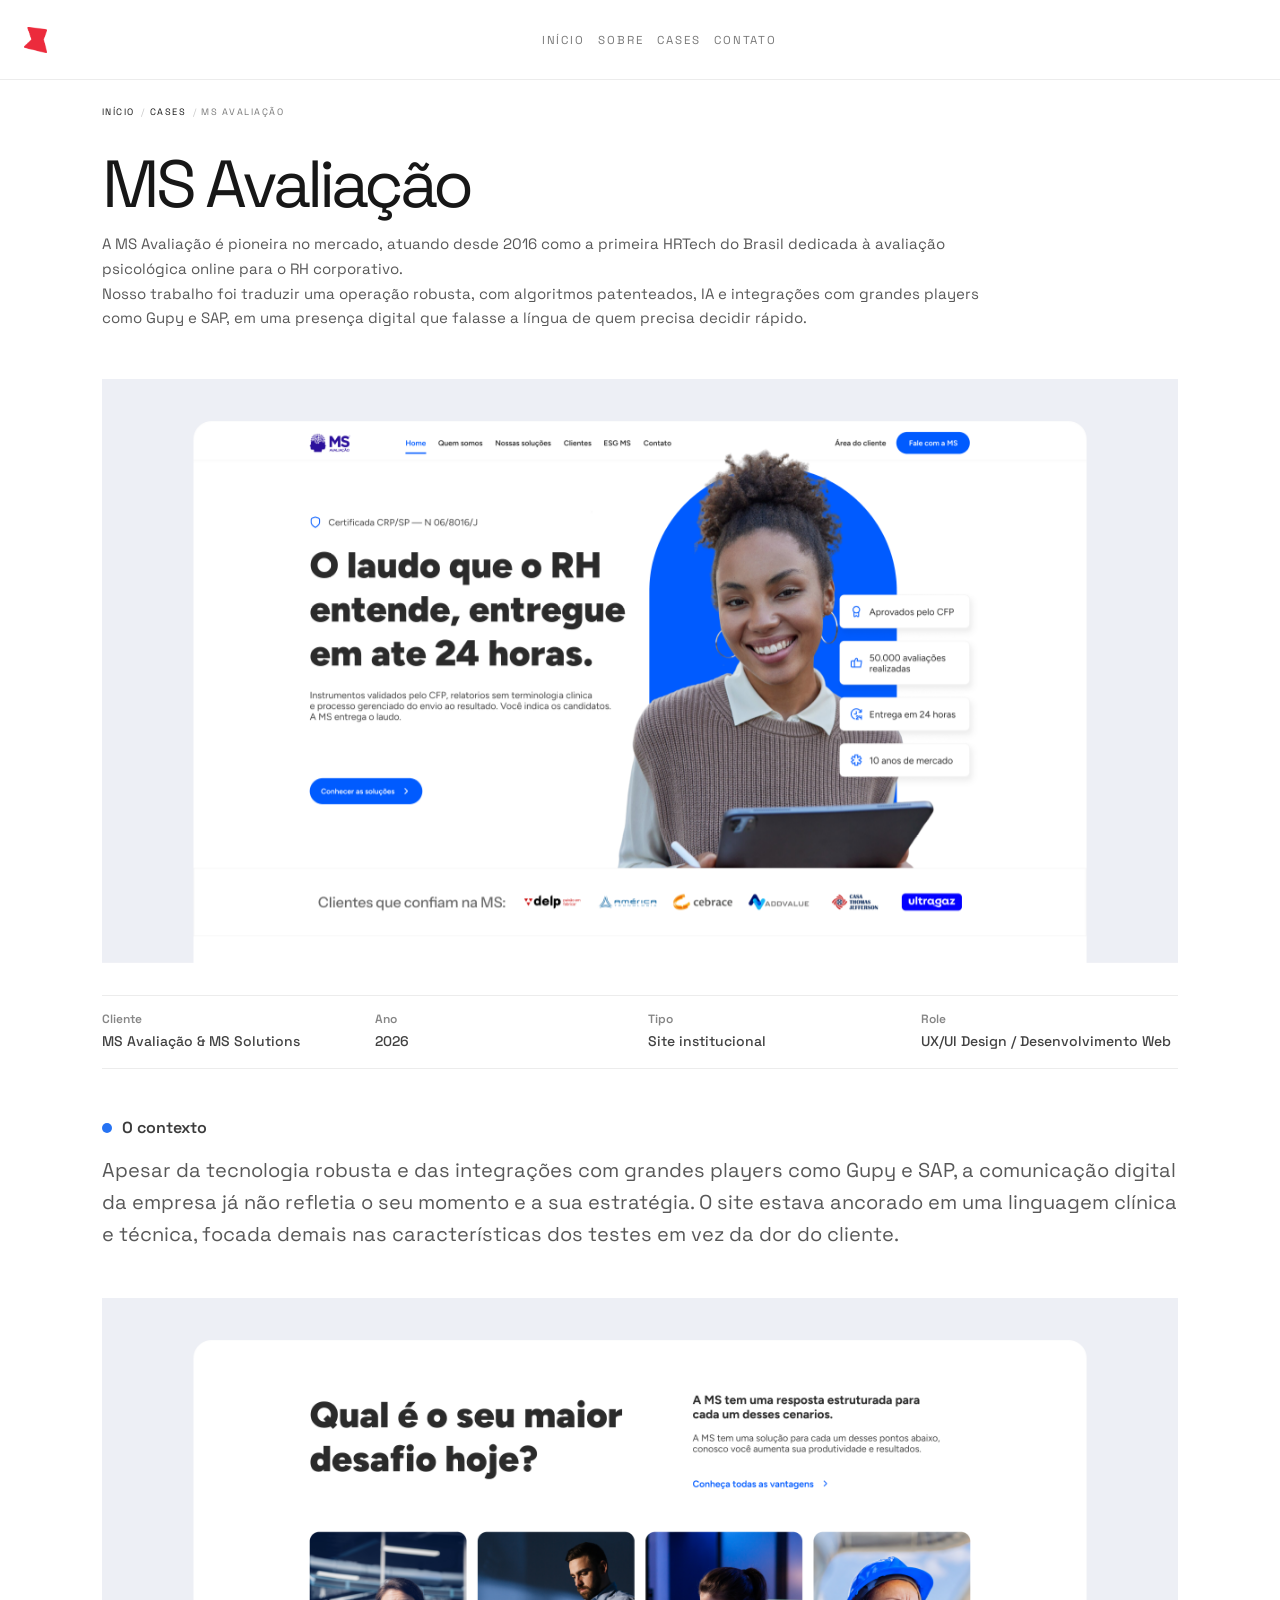
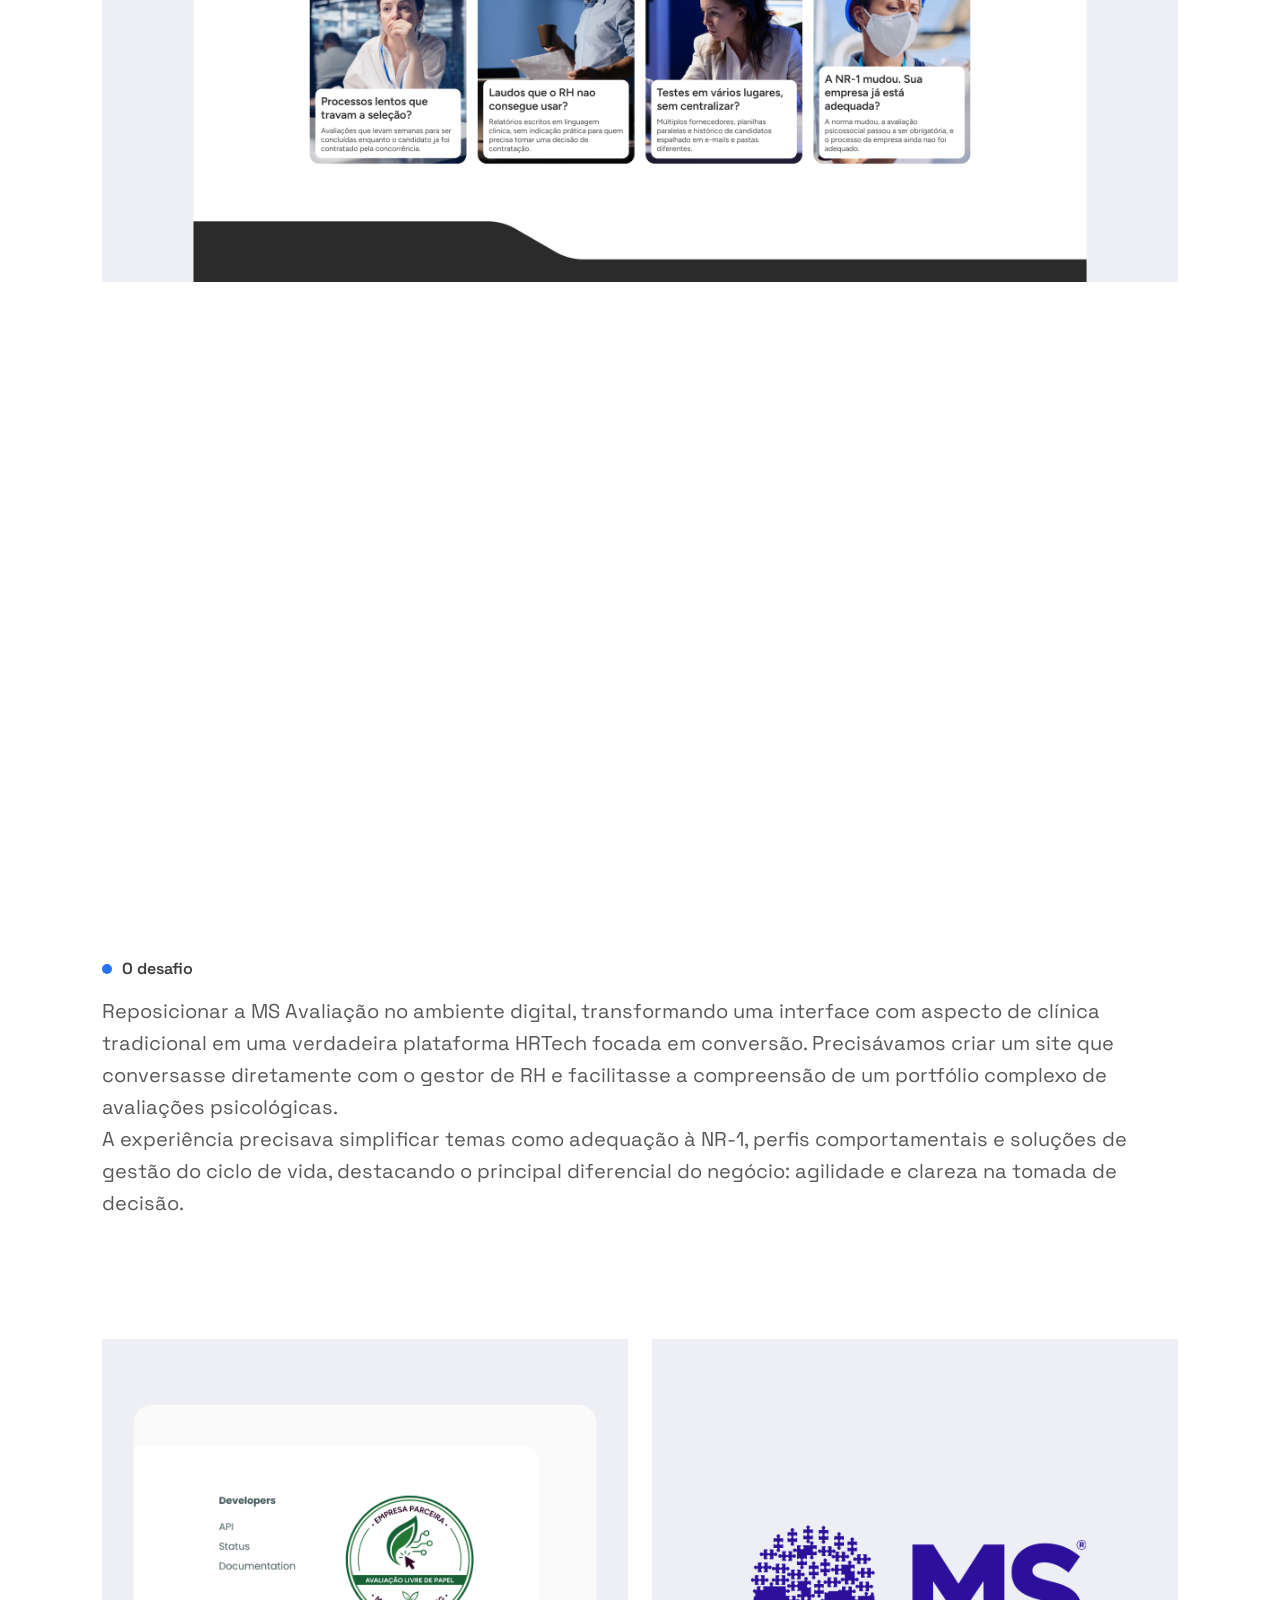
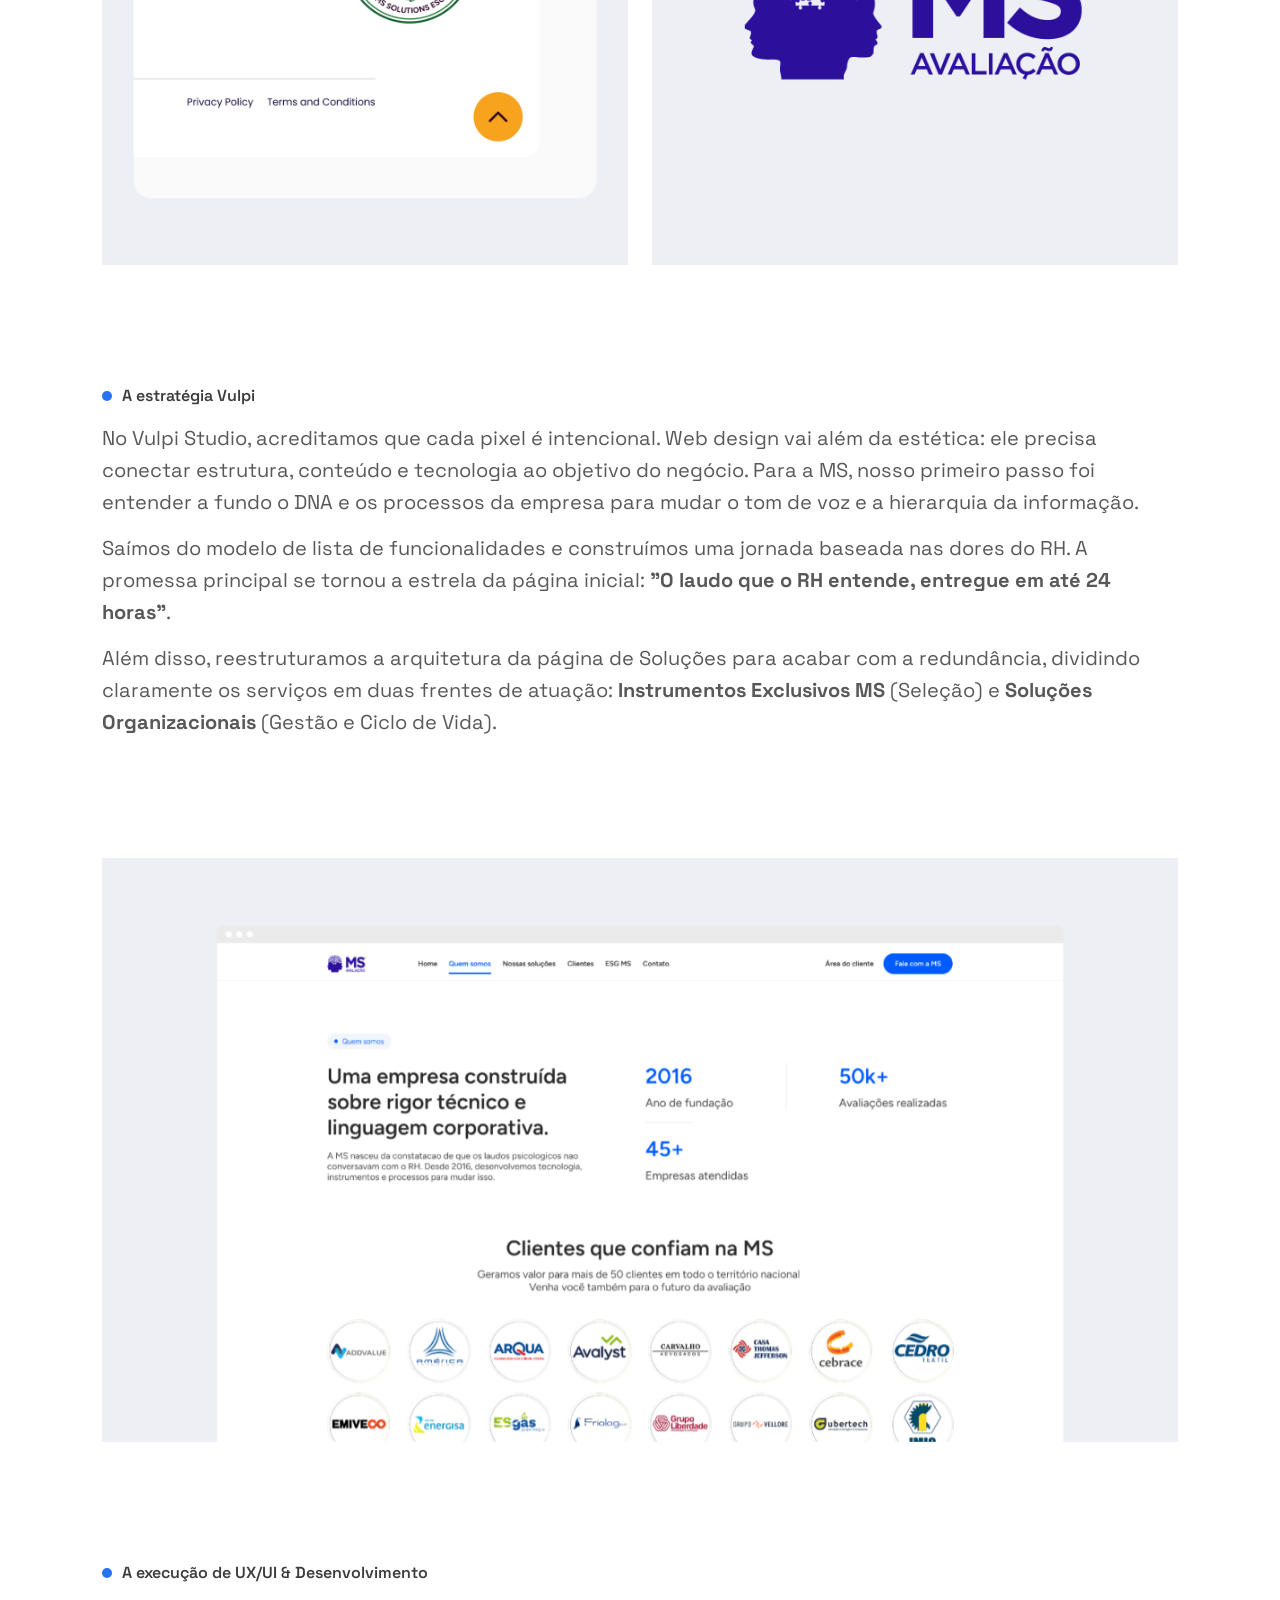
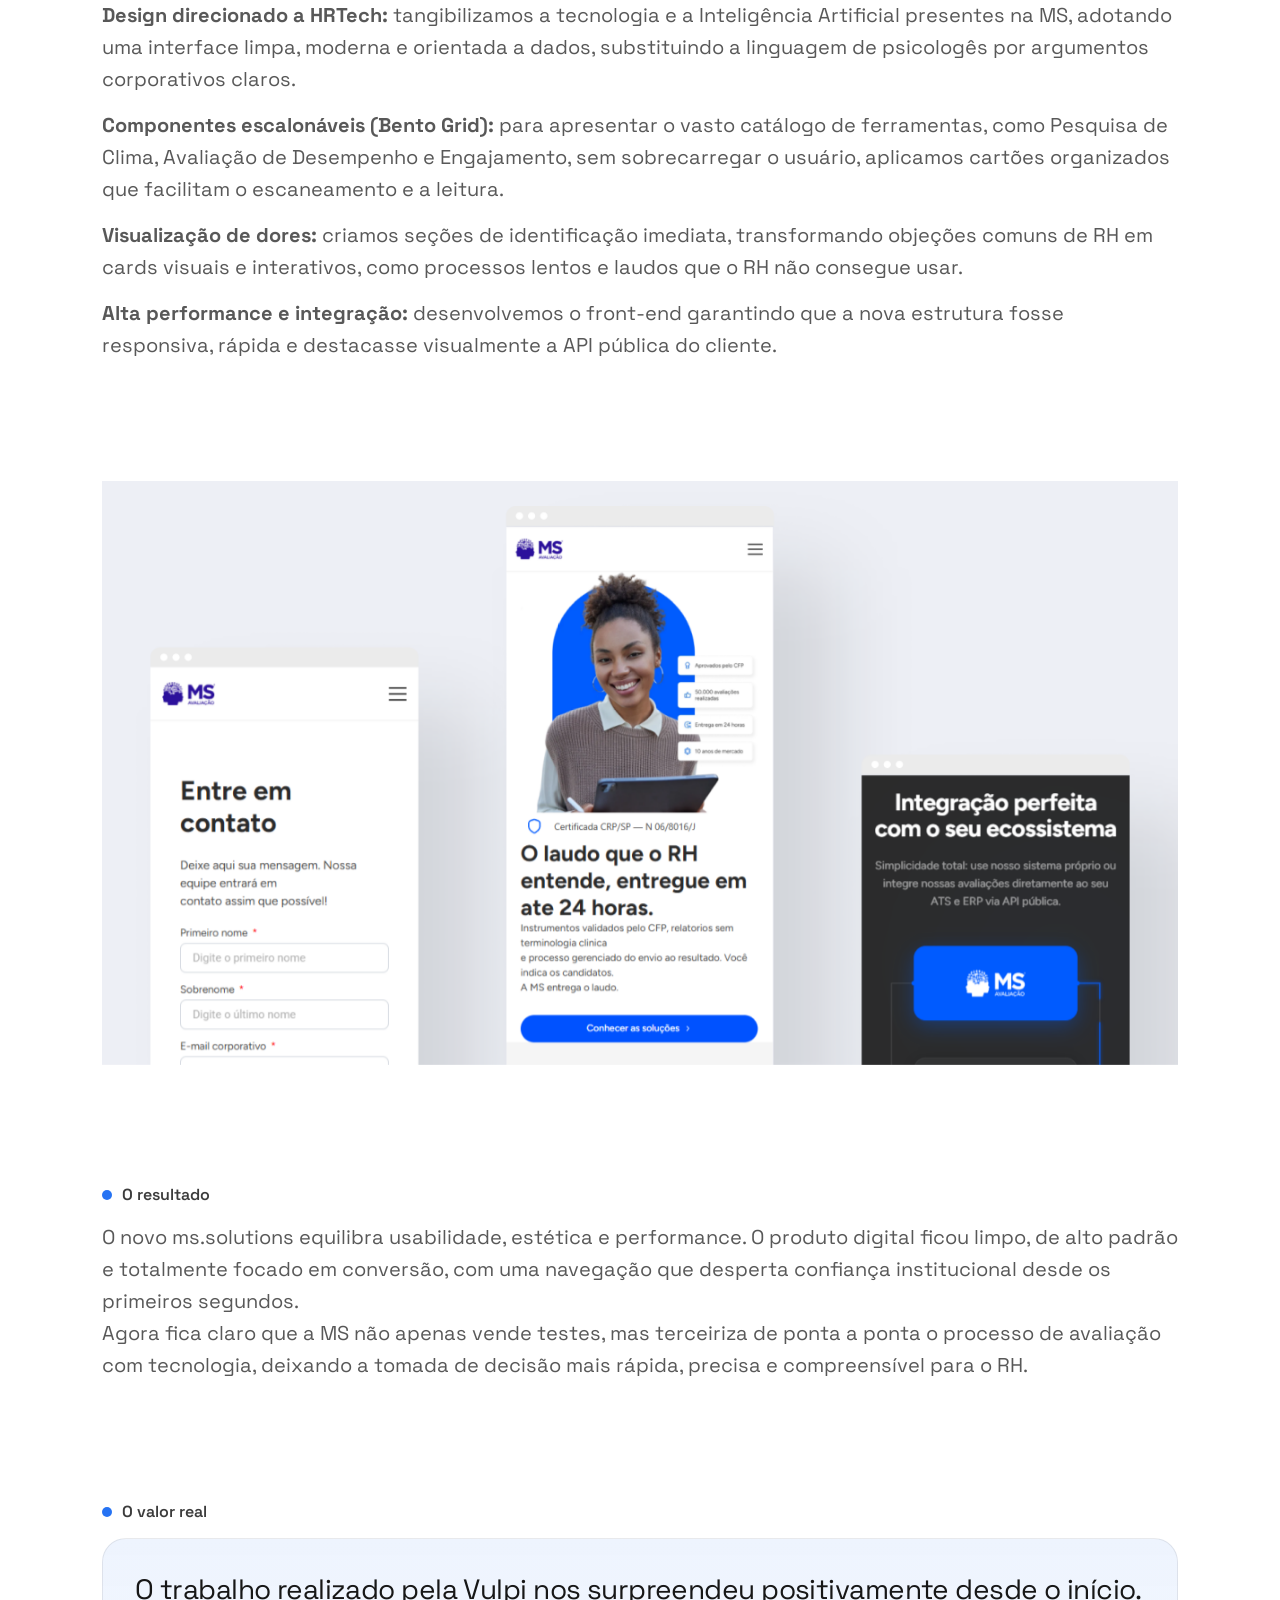
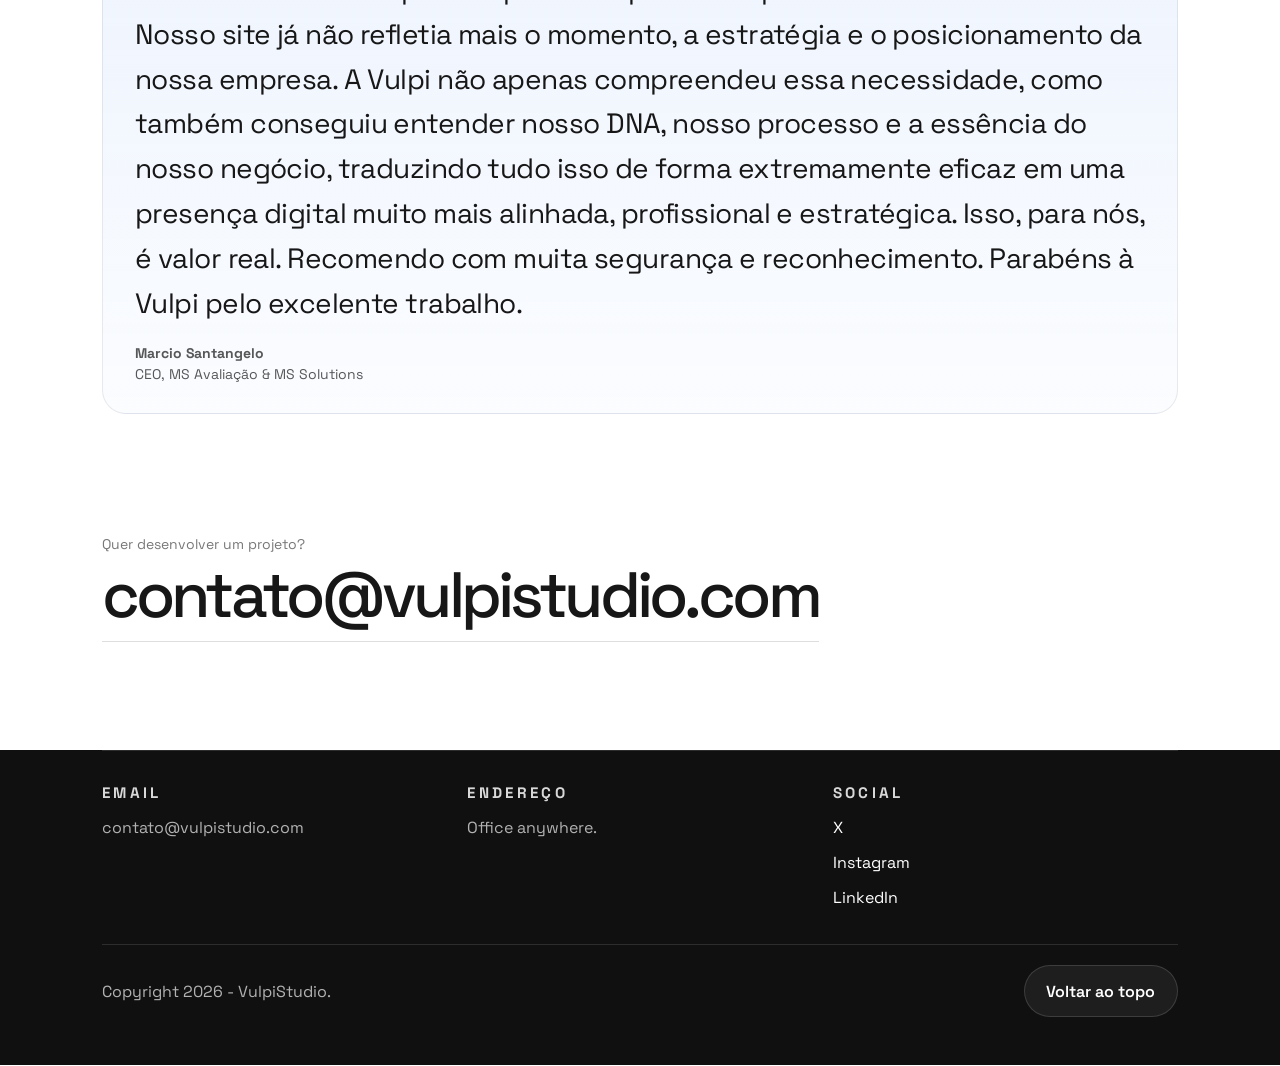
==== work-details/ms-avaliacao.html @ bab046e8 "feat: adiciona case MS Avaliacao" ====
<!DOCTYPE html>
<html lang="pt-BR">
<head>
  <meta charset="UTF-8" />
  <meta name="viewport" content="width=device-width, initial-scale=1.0" />
  <meta
    name="description"
    content="MS Avaliação é um case de site institucional para a primeira HRTech brasileira dedicada à avaliação psicológica online, com foco em clareza, conversão e leitura rápida para o RH."
  />
  <meta name="author" content="Vulpi Studio" />
  <meta
    name="robots"
    content="index,follow,max-image-preview:large,max-snippet:-1,max-video-preview:-1"
  />
  <meta name="theme-color" content="#ffffff" />
  <link rel="canonical" href="./ms-avaliacao.html" />
  <link rel="icon" type="image/png" href="../images/logo.png" />
  <link rel="apple-touch-icon" href="../images/logo.png" />
  <meta property="og:site_name" content="Vulpi Studio" />
  <meta property="og:type" content="article" />
  <meta property="og:locale" content="pt_BR" />
  <meta
    property="og:title"
    content="MS Avaliação | HRTech de avaliação psicológica com foco em conversão | Vulpi Studio"
  />
  <meta
    property="og:description"
    content="MS Avaliação é um case de site institucional para a primeira HRTech brasileira dedicada à avaliação psicológica online, com foco em clareza, conversão e leitura rápida para o RH."
  />
  <meta property="og:url" content="./ms-avaliacao.html" />
  <meta property="og:image" content="./ms-avaliacao-images/case01.png" />
  <meta
    property="og:image:alt"
    content="Placeholder do case MS Avaliação."
  />
  <meta name="twitter:card" content="summary_large_image" />
  <meta
    name="twitter:title"
    content="MS Avaliação | HRTech de avaliação psicológica com foco em conversão | Vulpi Studio"
  />
  <meta
    name="twitter:description"
    content="MS Avaliação é um case de site institucional para a primeira HRTech brasileira dedicada à avaliação psicológica online, com foco em clareza, conversão e leitura rápida para o RH."
  />
  <meta name="twitter:image" content="./ms-avaliacao-images/case01.png" />
  <meta
    name="twitter:image:alt"
    content="Placeholder do case MS Avaliação."
  />
  <title>MS Avaliação | HRTech de avaliação psicológica com foco em conversão | Vulpi Studio</title>
  <script>
    document.documentElement.classList.add("js");
  </script>
  <link rel="preconnect" href="https://fonts.googleapis.com" />
  <link rel="preconnect" href="https://fonts.gstatic.com" crossorigin />
  <link
    href="https://fonts.googleapis.com/css2?family=Space+Grotesk:wght@300;400;500;600;700&display=swap"
    rel="stylesheet"
  />
  <link rel="stylesheet" href="./case.css" />
</head>
<body class="case-ms-avaliacao" data-page="case" data-case-name="MS Avaliação" data-case-heading="HRTech de avaliação psicológica com foco em conversão">
  <header class="navbar" data-reveal>
    <a class="brand" href="../index.html#home" aria-label="Início da Vulpi Studio">
      <img src="../images/logo.png" alt="Vulpi Studio" width="152" height="44" />
    </a>

    <nav class="nav-menu" aria-label="Navegação principal">
      <a href="../index.html#home">Início</a>
      <a href="../index.html#about">Sobre</a>
      <a href="../index.html#works">Cases</a>
      <a href="../index.html#contact">Contato</a>
    </nav>
  </header>

  <div class="detail-topbar" data-reveal>
    <nav class="detail-breadcrumb" aria-label="Caminho de navegação">
      <ol>
        <li><a href="../index.html#home">Início</a></li>
        <li><a href="../index.html#works">Cases</a></li>
        <li aria-current="page" data-case-breadcrumb>MS Avaliação</li>
      </ol>
    </nav>
  </div>

  <main class="case-page" id="top">
    <article aria-labelledby="case-title">
      <section class="case-hero section-space">
        <div class="hero-copy-grid">
          <div class="hero-copy reveal">
            <span class="visually-hidden" aria-hidden="true" data-case-title>HRTech de avaliação psicológica com foco em conversão</span>
            <h1 id="case-title">MS Avaliação</h1>
            <div class="hero-description">
              <p>
                A MS Avaliação é pioneira no mercado, atuando desde 2016 como a primeira HRTech do Brasil dedicada à avaliação psicológica online para o RH corporativo.
              </p>
              <p>
                Nosso trabalho foi traduzir uma operação robusta, com algoritmos patenteados, IA e integrações com grandes players como Gupy e SAP, em uma presença digital que falasse a língua de quem precisa decidir rápido.
              </p>
            </div>
          </div>
        </div>
      </section>

      <div class="reveal case-first-image">
        <img
          src="./ms-avaliacao-images/case01.png"
          alt="Capa do case MS Avaliação."
          loading="lazy"
          decoding="async"
          class="media-load"
        />
      </div>

      <dl class="case-info-row reveal" aria-label="Informações do projeto">
        <div class="case-info-item">
          <dt>Cliente</dt>
          <dd>MS Avaliação &amp; MS Solutions</dd>
        </div>

        <div class="case-info-item">
          <dt>Ano</dt>
          <dd>2026</dd>
        </div>

        <div class="case-info-item">
          <dt>Tipo</dt>
          <dd>Site institucional</dd>
        </div>

        <div class="case-info-item">
          <dt>Role</dt>
          <dd>UX/UI Design / Desenvolvimento Web</dd>
        </div>
      </dl>

      <section class="case-challenge reveal" aria-labelledby="contexto-title">
        <h2 id="contexto-title" class="section-label">O contexto</h2>
        <div class="case-challenge-copy">
          <p>
            Apesar da tecnologia robusta e das integrações com grandes players como Gupy e SAP, a comunicação digital da empresa já não refletia o seu momento e a sua estratégia. O site estava ancorado em uma linguagem clínica e técnica, focada demais nas características dos testes em vez da dor do cliente.
          </p>
        </div>
      </section>

      <section class="case-image-section reveal" aria-label="Galeria de imagens do projeto">
        <figure class="case-image-main">
          <img
            src="./ms-avaliacao-images/case02.png"
            alt="Tela principal da seção de imagens do case MS Avaliação."
            loading="lazy"
            decoding="async"
            class="media-load"
          />
        </figure>

        <div class="case-image-grid">
          <figure class="case-image-card">
            <img
              src="./ms-avaliacao-images/case03.png"
              alt="Detalhe complementar da seção de imagens do case MS Avaliação."
              loading="lazy"
              decoding="async"
              class="media-load"
            />
          </figure>

          <figure class="case-image-card">
            <img
              src="./ms-avaliacao-images/case04.png"
              alt="Outra variação da seção de imagens do case MS Avaliação."
              loading="lazy"
              decoding="async"
              class="media-load"
            />
          </figure>
        </div>
      </section>

      <section class="case-challenge reveal" aria-labelledby="desafio-title">
        <h2 id="desafio-title" class="section-label">O desafio</h2>
        <div class="case-challenge-copy">
          <p>
            Reposicionar a MS Avaliação no ambiente digital, transformando uma interface com aspecto de clínica tradicional em uma verdadeira plataforma HRTech focada em conversão. Precisávamos criar um site que conversasse diretamente com o gestor de RH e facilitasse a compreensão de um portfólio complexo de avaliações psicológicas.
          </p>

          <p>
            A experiência precisava simplificar temas como adequação à NR-1, perfis comportamentais e soluções de gestão do ciclo de vida, destacando o principal diferencial do negócio: agilidade e clareza na tomada de decisão.
          </p>
        </div>
      </section>

      <section class="case-image-pair reveal" aria-label="Galeria de apoio do projeto">
        <div class="case-image-grid">
          <figure class="case-image-card">
            <img
              src="./ms-avaliacao-images/case05.png"
              alt="Interface desenvolvida para a MS Avaliação."
              loading="lazy"
              decoding="async"
              class="media-load"
            />
          </figure>

          <figure class="case-image-card">
            <img
              src="./ms-avaliacao-images/case06.png"
              alt="Detalhe da experiência digital da MS Avaliação."
              loading="lazy"
              decoding="async"
              class="media-load"
            />
          </figure>
        </div>
      </section>

      <section class="case-hypothesis reveal" aria-labelledby="estrategia-title">
        <h2 id="estrategia-title" class="section-label">A estratégia Vulpi</h2>
        <div class="case-hypothesis-copy">
          <p>
            No Vulpi Studio, acreditamos que cada pixel é intencional. Web design vai além da estética: ele precisa conectar estrutura, conteúdo e tecnologia ao objetivo do negócio. Para a MS, nosso primeiro passo foi entender a fundo o DNA e os processos da empresa para mudar o tom de voz e a hierarquia da informação.
          </p>

          <p>
            Saímos do modelo de lista de funcionalidades e construímos uma jornada baseada nas dores do RH. A promessa principal se tornou a estrela da página inicial: <strong>"O laudo que o RH entende, entregue em até 24 horas"</strong>.
          </p>

          <p>
            Além disso, reestruturamos a arquitetura da página de Soluções para acabar com a redundância, dividindo claramente os serviços em duas frentes de atuação: <strong>Instrumentos Exclusivos MS</strong> (Seleção) e <strong>Soluções Organizacionais</strong> (Gestão e Ciclo de Vida).
          </p>
        </div>
      </section>

      <section class="case-implementation-media reveal" aria-label="Imagem da execução">
        <figure class="case-implementation-image">
          <img
            src="./ms-avaliacao-images/case07.png"
            alt="Execução de UX/UI do novo site da MS Avaliação."
            loading="lazy"
            decoding="async"
            class="media-load"
          />
        </figure>
      </section>

      <section class="case-implementation reveal" aria-labelledby="execucao-title">
        <h2 id="execucao-title" class="section-label">A execução de UX/UI &amp; Desenvolvimento</h2>
        <div class="case-implementation-copy">
          <p>
            <strong>Design direcionado a HRTech:</strong> tangibilizamos a tecnologia e a Inteligência Artificial presentes na MS, adotando uma interface limpa, moderna e orientada a dados, substituindo a linguagem de psicologês por argumentos corporativos claros.
          </p>

          <p>
            <strong>Componentes escalonáveis (Bento Grid):</strong> para apresentar o vasto catálogo de ferramentas, como Pesquisa de Clima, Avaliação de Desempenho e Engajamento, sem sobrecarregar o usuário, aplicamos cartões organizados que facilitam o escaneamento e a leitura.
          </p>

          <p>
            <strong>Visualização de dores:</strong> criamos seções de identificação imediata, transformando objeções comuns de RH em cards visuais e interativos, como processos lentos e laudos que o RH não consegue usar.
          </p>

          <p>
            <strong>Alta performance e integração:</strong> desenvolvemos o front-end garantindo que a nova estrutura fosse responsiva, rápida e destacasse visualmente a API pública do cliente.
          </p>
        </div>
      </section>

      <section class="case-results-media reveal" aria-label="Imagem dos resultados">
        <figure class="case-results-image">
          <img
            src="./ms-avaliacao-images/case08.png"
            alt="Resultado final do novo site da MS Avaliação."
            loading="lazy"
            decoding="async"
            class="media-load"
          />
        </figure>
      </section>

      <section class="case-results reveal" aria-labelledby="resultado-title">
        <h2 id="resultado-title" class="section-label">O resultado</h2>
        <div class="case-results-copy">
          <p>
            O novo ms.solutions equilibra usabilidade, estética e performance. O produto digital ficou limpo, de alto padrão e totalmente focado em conversão, com uma navegação que desperta confiança institucional desde os primeiros segundos.
          </p>

          <p>
            Agora fica claro que a MS não apenas vende testes, mas terceiriza de ponta a ponta o processo de avaliação com tecnologia, deixando a tomada de decisão mais rápida, precisa e compreensível para o RH.
          </p>
        </div>
      </section>

      <section class="case-testimonial reveal" aria-labelledby="valor-real-title">
        <h2 id="valor-real-title" class="section-label">O valor real</h2>
        <div class="case-testimonial-card">
          <blockquote>
            O trabalho realizado pela Vulpi nos surpreendeu positivamente desde o início. Nosso site já não refletia mais o momento, a estratégia e o posicionamento da nossa empresa. A Vulpi não apenas compreendeu essa necessidade, como também conseguiu entender nosso DNA, nosso processo e a essência do nosso negócio, traduzindo tudo isso de forma extremamente eficaz em uma presença digital muito mais alinhada, profissional e estratégica. Isso, para nós, é valor real. Recomendo com muita segurança e reconhecimento. Parabéns à Vulpi pelo excelente trabalho.
          </blockquote>
          <cite>
            <strong>Marcio Santangelo</strong><br />
            CEO, MS Avaliação &amp; MS Solutions
          </cite>
        </div>
      </section>

      <section class="case-cta section-space">
        <div class="cta-content reveal">
          <span class="cta-label">Quer desenvolver um projeto?</span>
          <a href="../index.html#contact" class="cta-mail">
            <span class="cta-mail__label">contato@vulpistudio.com</span>
            <span class="cta-dots" aria-hidden="true">
              <span></span>
              <span></span>
              <span></span>
              <span></span>
              <span></span>
            </span>
          </a>
        </div>
      </section>
    </article>
  </main>

  <footer class="footer reveal">
    <div class="footer-inner">
      <div class="footer-grid">
        <div class="footer-column">
          <h3>Email</h3>
          <a href="mailto:contato@vulpistudio.com">contato@vulpistudio.com</a>
        </div>

        <div class="footer-column">
          <h3>Endereço</h3>
          <p>Office anywhere.</p>
        </div>

        <div class="footer-column">
          <h3>Social</h3>
          <div class="social-row social-row--footer">
            <a href="https://x.com/vulpistudio" target="_blank" rel="noopener noreferrer">X</a>
            <a href="https://www.instagram.com/vulpistudio/" target="_blank" rel="noopener noreferrer">Instagram</a>
            <a href="https://www.linkedin.com/company/vulpi-studio-design" target="_blank" rel="noopener noreferrer">LinkedIn</a>
          </div>
        </div>
      </div>

      <div class="footer-bottom">
        <p>Copyright 2026 - VulpiStudio.</p>
        <a class="btn btn--ghost" href="#top">Voltar ao topo</a>
      </div>
    </div>
  </footer>

  <script src="./site.js"></script>
</body>
</html>
---- work-details/case.css ----
* {
  margin: 0;
  padding: 0;
  box-sizing: border-box;
}

:root {
  --bg: #f4f4f2;
  --text: #171717;
  --text-soft: rgba(23, 23, 23, 0.72);
  --line: rgba(23, 23, 23, 0.08);
  --accent: #f15a24;
  --blue-soft: #dce9f9;
  --blue-strong: #2673f3;
  --sand: #efd9ad;
  --gray-soft: #d9ddda;
  --dark: #1f1f1f;
  --white: #ffffff;
  --radius-lg: 28px;
  --radius-md: 20px;
  --max-width: 1120px;
  --section-space: 30px;
}

html {
  scroll-behavior: smooth;
}

body {
  font-family: "Space Grotesk", sans-serif;
  background: #ffffff;
  color: var(--text);
}

body.case-bemsign-body {
  background: #ffffff;
}

img {
  display: block;
  width: 100%;
  height: auto;
}

.visually-hidden {
  position: absolute !important;
  width: 1px;
  height: 1px;
  padding: 0;
  margin: -1px;
  overflow: hidden;
  clip: rect(0, 0, 0, 0);
  white-space: nowrap;
  border: 0;
}

a {
  color: inherit;
  text-decoration: none;
}

.case-page {
  width: min(100%, var(--max-width));
  margin: 0 auto;
  padding: 18px 22px 56px;
}

.case-bemsign-page {
  --section-space: 60px;
}

.section-space {
  margin-top: var(--section-space);
}

/* navbar */
.navbar {
  position: sticky;
  top: 0;
  z-index: 100;
  display: flex;
  align-items: center;
  justify-content: space-between;
  gap: 1rem;
  min-height: 80px;
  padding: 0 clamp(1rem, 2vw, 1.5rem);
  background: #fff;
  border-bottom: 1px solid rgba(16, 16, 16, 0.08);
}

.brand {
  display: inline-flex;
  align-items: center;
  flex: none;
}

.brand img {
  width: auto;
  height: 26px;
}

.nav-menu {
  display: flex;
  flex: 1 1 auto;
  min-width: 0;
  align-items: center;
  justify-content: center;
  gap: 0.85rem;
  flex-wrap: wrap;
}

.nav-menu a {
  position: relative;
  color: rgba(23, 23, 23, 0.58);
  font-size: 0.72rem;
  letter-spacing: 0.16em;
  text-transform: uppercase;
  transition: color 0.2s ease;
}

.nav-menu a::after {
  content: "";
  position: absolute;
  left: 0;
  bottom: -0.25rem;
  width: 100%;
  height: 1px;
  background: currentColor;
  transform: scaleX(0);
  transform-origin: left;
  transition: transform 0.25s ease;
}

.nav-menu a:hover {
  color: var(--text);
}

.nav-menu a:hover::after,
.nav-menu a:focus-visible::after {
  transform: scaleX(1);
}

/* topbar */
.detail-topbar {
  display: flex;
  align-items: center;
  justify-content: flex-start;
  gap: 0.45rem;
  width: min(100%, var(--max-width));
  margin: clamp(1rem, 2.2vw, 1.6rem) auto 0.35rem;
  padding: 0 22px;
}

.detail-breadcrumb {
  min-width: 0;
}

.detail-breadcrumb ol {
  display: flex;
  align-items: center;
  flex-wrap: wrap;
  gap: 0.4rem;
  list-style: none;
}

.detail-breadcrumb li {
  display: inline-flex;
  align-items: center;
  gap: 0.35rem;
  color: rgba(23, 23, 23, 0.58);
  font-size: 0.58rem;
  letter-spacing: 0.16em;
  text-transform: uppercase;
  white-space: nowrap;
}

.detail-breadcrumb li + li::before {
  content: "/";
  color: rgba(23, 23, 23, 0.24);
  letter-spacing: 0;
}

.detail-breadcrumb a {
  color: var(--text);
  transition: color 0.2s ease, opacity 0.2s ease;
}

.detail-breadcrumb a:hover {
  color: var(--accent);
}

.detail-breadcrumb [aria-current="page"] {
  color: rgba(23, 23, 23, 0.58);
  overflow: hidden;
  text-overflow: ellipsis;
}

/* hero */

.hero-frame img {
  border-radius: 0;
  background: transparent;
}

.hero-copy-grid {
  display: grid;
  grid-template-columns: 1fr;
  gap: clamp(24px, 4vw, 40px);
  padding-top: 0;
  align-items: start;
}

.hero-copy {
  max-width: 620px;
}

.hero-details {
  display: grid;
  grid-template-columns: minmax(0, 1fr) minmax(280px, 0.82fr);
  gap: clamp(28px, 5vw, 56px);
  align-items: start;
}

.hero-copy h1 {
  font-size: clamp(40px, 5.2vw, 68px);
  line-height: 0.95;
  font-weight: 400;
  letter-spacing: -0.06em;
  max-width: 620px;
}

.case-hero.section-space {
  margin-top: 12px;
}

.case-first-image {
  margin-top: 48px;
}

body.case-ms-avaliacao .case-first-image,
body.case-ms-avaliacao .case-first-image img {
  border-radius: 0;
  overflow: visible;
}

.case-info-row {
  display: grid;
  grid-template-columns: repeat(4, minmax(0, 1fr));
  gap: 16px;
  margin-top: 32px;
  padding: 16px 0;
  border-top: 1px solid var(--line);
  border-bottom: 1px solid var(--line);
}

.case-info-item {
  min-width: 0;
}

.case-info-item dt {
  display: block;
  font-size: 12px;
  font-weight: 600;
  line-height: 1.2;
  color: rgba(23, 23, 23, 0.52);
  margin-bottom: 6px;
  text-align: left;
}

.case-info-item dd {
  margin: 0;
  font-size: 14px;
  line-height: 1.4;
  font-weight: 500;
  color: rgba(23, 23, 23, 0.82);
  text-align: left;
  word-break: break-word;
}

.case-challenge {
  display: grid;
  gap: 16px;
  margin-top: 48px;
}

.case-challenge .section-label {
  display: inline-flex;
  align-items: center;
  gap: 10px;
  font-size: 16px;
  font-weight: 600;
}

.case-challenge .section-label::before {
  content: "";
  width: 10px;
  height: 10px;
  border-radius: 50%;
  background: #ec2b3c;
  flex: 0 0 auto;
}

.case-challenge-copy {
  width: 100%;
  max-width: none;
}

.case-challenge-copy p {
  width: 100%;
  max-width: none;
  margin: 0;
  font-size: 20px;
  font-weight: 400;
  line-height: 1.6;
  color: var(--text-soft);
  overflow-wrap: break-word;
}

.case-image-section {
  display: grid;
  gap: 30px;
  margin-top: 48px;
}

.case-image-pair {
  margin-top: 120px;
}

.case-hypothesis {
  display: grid;
  gap: 16px;
  margin-top: 120px;
}

.case-hypothesis .section-label {
  display: inline-flex;
  align-items: center;
  gap: 10px;
  font-size: 16px;
  font-weight: 600;
}

.case-hypothesis .section-label::before {
  content: "";
  width: 10px;
  height: 10px;
  border-radius: 50%;
  background: #ec2b3c;
  flex: 0 0 auto;
}

.case-hypothesis-copy {
  width: 100%;
  max-width: none;
}

.case-hypothesis-copy p {
  width: 100%;
  max-width: none;
  margin: 0;
  font-size: 20px;
  font-weight: 400;
  line-height: 1.6;
  color: var(--text-soft);
  overflow-wrap: break-word;
}

.case-hypothesis-copy p + p {
  margin-top: 14px;
}

.case-implementation-media {
  margin-top: 120px;
}

.case-implementation-image {
  margin: 0;
  line-height: 0;
}

.case-implementation-image img {
  width: 100%;
  height: auto;
  display: block;
}

.case-implementation {
  display: grid;
  gap: 16px;
  margin-top: 120px;
}

.case-implementation .section-label {
  display: inline-flex;
  align-items: center;
  gap: 10px;
  font-size: 16px;
  font-weight: 600;
}

.case-implementation .section-label::before {
  content: "";
  width: 10px;
  height: 10px;
  border-radius: 50%;
  background: #ec2b3c;
  flex: 0 0 auto;
}

.case-implementation-copy {
  width: 100%;
  max-width: none;
}

.case-implementation-copy p {
  width: 100%;
  max-width: none;
  margin: 0;
  font-size: 20px;
  font-weight: 400;
  line-height: 1.6;
  color: var(--text-soft);
  overflow-wrap: break-word;
}

.case-implementation-copy p + p {
  margin-top: 14px;
}

.case-results-media {
  margin-top: 120px;
}

.case-results-image {
  margin: 0;
  line-height: 0;
}

.case-results-image img {
  width: 100%;
  height: auto;
  display: block;
}

.case-results {
  display: grid;
  gap: 16px;
  margin-top: 120px;
}

.case-results .section-label {
  display: inline-flex;
  align-items: center;
  gap: 10px;
  font-size: 16px;
  font-weight: 600;
}

.case-results .section-label::before {
  content: "";
  width: 10px;
  height: 10px;
  border-radius: 50%;
  background: #ec2b3c;
  flex: 0 0 auto;
}

.case-results-copy {
  width: 100%;
  max-width: none;
}

.case-results-copy p {
  width: 100%;
  max-width: none;
  margin: 0;
  font-size: 20px;
  font-weight: 400;
  line-height: 1.6;
  color: var(--text-soft);
  overflow-wrap: break-word;
}

.case-testimonial {
  display: grid;
  gap: 16px;
  margin-top: 120px;
}

.case-testimonial .section-label {
  display: inline-flex;
  align-items: center;
  gap: 10px;
  font-size: 16px;
  font-weight: 600;
}

.case-testimonial .section-label::before {
  content: "";
  width: 10px;
  height: 10px;
  border-radius: 50%;
  background: #ec2b3c;
  flex: 0 0 auto;
}

.case-testimonial-card {
  margin: 0;
  padding: 28px clamp(20px, 3vw, 32px);
  border: 1px solid var(--line);
  border-radius: 24px;
  background: linear-gradient(180deg, rgba(236, 43, 60, 0.06), rgba(236, 43, 60, 0.015));
}

.case-testimonial-card blockquote {
  margin: 0;
  font-size: clamp(20px, 2.4vw, 28px);
  line-height: 1.6;
  color: var(--text);
  letter-spacing: -0.02em;
}

.case-testimonial-card cite {
  display: block;
  margin-top: 18px;
  font-style: normal;
  font-size: 14px;
  line-height: 1.5;
  color: var(--text-soft);
}

body.case-ms-avaliacao {
  --accent: #2673f3;
}

body.case-ms-avaliacao .case-challenge .section-label::before,
body.case-ms-avaliacao .case-hypothesis .section-label::before,
body.case-ms-avaliacao .case-implementation .section-label::before,
body.case-ms-avaliacao .case-results .section-label::before,
body.case-ms-avaliacao .case-testimonial .section-label::before {
  background: #2673f3;
}

body.case-ms-avaliacao .case-testimonial-card {
  background: linear-gradient(180deg, rgba(38, 115, 243, 0.08), rgba(38, 115, 243, 0.02));
}

body.case-ms-avaliacao .cta-mail::before {
  background: #2673f3;
}

body.case-ms-avaliacao .hero-copy {
  max-width: 980px;
}

body.case-ms-avaliacao .hero-description {
  margin-top: 16px;
  max-width: 980px;
}

body.case-ms-avaliacao .hero-description > p {
  max-width: 920px;
}

.case-image-main,
.case-image-card {
  margin: 0;
  line-height: 0;
}

.case-image-grid {
  display: grid;
  grid-template-columns: repeat(2, minmax(0, 1fr));
  gap: 24px;
}

.case-image-main img,
.case-image-card img {
  width: 100%;
  height: auto;
  display: block;
}

.case-image-section + .case-challenge {
  margin-top: 120px;
}

.hero-description > p {
  font-size: 15px;
  line-height: 1.65;
  color: var(--text-soft);
  margin-bottom: 0;
  max-width: 520px;
}

.hero-meta {
  display: grid;
  grid-template-columns: 1fr 1fr;
  gap: 14px 18px;
}

.meta-item {
  padding-top: 12px;
  border-top: 1px solid var(--line);
}

.meta-item span {
  display: block;
  font-size: 12px;
  color: rgba(23, 23, 23, 0.52);
  margin-bottom: 6px;
}

.meta-item strong {
  font-size: 13px;
  font-weight: 500;
  color: rgba(23, 23, 23, 0.82);
}

/* bemsign overview */
.case-overview {
  display: grid;
  grid-template-columns: minmax(0, 1.18fr) minmax(260px, 0.66fr);
  gap: 32px;
  align-items: start;
}

.overview-copy {
  max-width: 640px;
}

.case-kicker {
  display: inline-flex;
  font-size: 12px;
  letter-spacing: 0.12em;
  text-transform: uppercase;
  color: var(--accent);
  margin-bottom: 12px;
}

.overview-copy h1 {
  font-size: clamp(44px, 5vw, 66px);
  line-height: 0.92;
  font-weight: 400;
  letter-spacing: -0.07em;
  max-width: 620px;
}

.overview-copy p {
  margin-top: 16px;
  font-size: 15px;
  line-height: 1.72;
  color: var(--text-soft);
  max-width: 560px;
}

.overview-meta-card {
  background: #efefef;
  border-radius: 24px;
  padding: 20px;
  display: grid;
  grid-template-columns: 1fr 1fr;
  gap: 14px;
}

.overview-meta-card .meta-item {
  background: rgba(255, 255, 255, 0.72);
  border: 1px solid rgba(23, 23, 23, 0.06);
  border-radius: 16px;
  padding: 14px 14px 12px;
  min-height: 88px;
}

.overview-meta-card .meta-item span {
  margin-bottom: 8px;
}

/* image blocks */
.media-frame {
  border-radius: var(--radius-lg);
  overflow: hidden;
  line-height: 0;
}

.media-frame img {
  display: block;
  width: 100%;
  height: auto;
}

.media-frame--blue {
  background: #1f6df6;
}

.media-frame--gray {
  background: #d9ddda;
}

.media-frame--sand {
  background: #efd9ad;
}

.image-block {
  border-radius: 0;
  overflow: visible;
  min-height: 0;
  display: block;
  padding: 0;
  background: transparent;
}

.image-block img {
  width: 100%;
  height: auto;
  max-height: none;
  object-fit: initial;
}

.image-block.blue {
  background: transparent;
}

.image-block.dark {
  background: transparent;
}

.image-block.light-gray {
  background: transparent;
}

/* text split */
.text-split {
  display: grid;
  grid-template-columns: 220px 1fr;
  gap: 44px;
  align-items: start;
}

.section-label {
  font-size: 13px;
  font-weight: 600;
  color: rgba(23, 23, 23, 0.84);
}

.section-text {
  max-width: 760px;
}

.section-text p {
  font-size: 15px;
  line-height: 1.7;
  color: var(--text-soft);
  margin-bottom: 14px;
}

.results-list {
  margin: 12px 0 0 18px;
}

.results-list li {
  font-size: 15px;
  line-height: 1.72;
  color: var(--text-soft);
  margin-bottom: 8px;
}

/* dual gallery */
.dual-gallery {
  display: grid;
  grid-template-columns: 1fr 1fr;
  gap: 30px;
}

.gallery-card {
  min-height: 0;
  border-radius: 0;
  overflow: visible;
  padding: 0;
  background: transparent;
}

.gallery-card.blue {
  background: transparent;
}

.gallery-card.sand {
  background: transparent;
}

.flow-gallery {
  display: grid;
  gap: 24px;
}

.flow-slot {
  min-height: 320px;
}

/* feature grid */
.feature-grid {
  display: grid;
  grid-template-columns: 1fr 1fr;
  gap: 30px;
}

.feature-card {
  background: transparent;
  border-radius: 0;
  overflow: visible;
  padding: 0;
}

/* highlight */
.highlight-note {
  background: #efdbb0;
  border-radius: 16px;
  padding: 18px 20px;
  max-width: 100%;
}

.highlight-note strong {
  display: block;
  font-size: 14px;
  margin-bottom: 8px;
}

.highlight-note p {
  font-size: 13px;
  line-height: 1.65;
  color: rgba(23, 23, 23, 0.72);
}

.highlight-spacer {
  min-height: 1px;
}

/* cta */
.case-cta {
  margin-top: 120px;
  padding-top: 0;
}

.cta-content {
  padding: 0 0 24px;
}

.cta-label {
  display: block;
  font-size: 14px;
  color: rgba(23, 23, 23, 0.58);
  margin-bottom: 12px;
}

.cta-mail {
  position: relative;
  display: inline-block;
  font-size: clamp(34px, 5vw, 74px);
  line-height: 0.95;
  letter-spacing: -0.06em;
  font-weight: 500;
  color: var(--text);
  text-decoration: none;
  width: fit-content;
  padding-bottom: 16px;
  white-space: nowrap;
  overflow: hidden;
}

.cta-mail::after {
  content: "";
  position: absolute;
  left: 0;
  right: 0;
  bottom: 0;
  height: 1px;
  background: rgba(23, 23, 23, 0.14);
}

.cta-mail::before {
  content: "";
  position: absolute;
  left: 0;
  bottom: 0;
  width: 38%;
  height: 2px;
  background: #ec2b3c;
  opacity: 0;
  transform: translateX(-140%);
  will-change: transform, opacity;
}

.cta-mail:hover::before,
.cta-mail:focus-visible::before,
.cta-mail:active::before {
  opacity: 0.85;
  animation: cta-line-travel 2.2s linear infinite;
}

@keyframes cta-line-travel {
  0% {
    opacity: 0;
    transform: translateX(-140%);
  }

  12% {
    opacity: 0.4;
    transform: translateX(-60%);
  }

  48% {
    opacity: 0.9;
    transform: translateX(95%);
  }

  76% {
    opacity: 0.45;
    transform: translateX(250%);
  }

  100% {
    opacity: 0;
    transform: translateX(340%);
  }
}

/* footer */
.footer {
  margin-top: 24px;
  padding: 0 0 48px;
  background: #101010;
  color: #fff;
}

.footer-inner {
  width: min(100%, var(--max-width));
  margin: 0 auto;
  padding: 0 22px;
}

.btn {
  display: inline-flex;
  align-items: center;
  justify-content: center;
  gap: 0.5rem;
  padding: 0.9rem 1.35rem;
  border-radius: 999px;
  border: 1px solid transparent;
  font-weight: 600;
  transition:
    transform 0.2s ease,
    background-color 0.2s ease,
    color 0.2s ease,
    border-color 0.2s ease,
    box-shadow 0.2s ease;
  cursor: pointer;
}

.btn:hover {
  transform: translateY(-1px);
}

.btn--ghost {
  border-color: rgba(255, 255, 255, 0.14);
  background: rgba(255, 255, 255, 0.06);
  color: #fff;
}

.btn--ghost:hover {
  background: rgba(255, 255, 255, 0.1);
}

.footer-grid {
  display: grid;
  grid-template-columns: repeat(3, minmax(0, 1fr));
  gap: 1.25rem;
  padding-top: 2rem;
  border-top: 1px solid rgba(255, 255, 255, 0.12);
  align-items: start;
}

.footer-column h3 {
  margin: 0 0 0.75rem;
  font-size: 0.95rem;
  letter-spacing: 0.22em;
  text-transform: uppercase;
  color: rgba(255, 255, 255, 0.84);
}

.footer-column a,
.footer-column p {
  color: rgba(255, 255, 255, 0.68);
  line-height: 1.75;
}

.footer-column a:hover {
  color: #fff;
}

.social-row {
  display: flex;
  align-items: center;
  gap: 0.6rem;
  flex-wrap: wrap;
}

.social-row a {
  display: inline-flex;
  align-items: center;
  justify-content: center;
  min-width: 2.7rem;
  padding: 0.65rem 0.8rem;
  border-radius: 999px;
  border: 1px solid rgba(255, 255, 255, 0.12);
  background: rgba(255, 255, 255, 0.06);
  color: #fff;
}

.social-row a:hover {
  border-color: rgba(255, 77, 79, 0.45);
  color: #fff;
  background: rgba(255, 77, 79, 0.16);
}

.social-row--footer {
  flex-direction: column;
  align-items: flex-start;
  gap: 0.45rem;
}

.social-row--footer a {
  min-width: auto;
  padding: 0;
  border: none;
  background: none;
  border-radius: 0;
}

.footer-bottom {
  display: flex;
  justify-content: space-between;
  align-items: center;
  gap: 1rem;
  margin-top: 2rem;
  padding-top: 1.25rem;
  border-top: 1px solid rgba(255, 255, 255, 0.12);
  color: rgba(255, 255, 255, 0.68);
}

.footer-bottom p {
  margin: 0;
}

/* reveal */
.reveal {
  opacity: 1;
  transform: none;
}

html.js .reveal {
  opacity: 0;
  transform: translateY(24px);
  transition:
    opacity 0.8s ease,
    transform 0.8s ease;
  will-change: opacity, transform;
}

html.js .reveal.is-visible {
  opacity: 1;
  transform: translateY(0);
}

.media-load {
  opacity: 1;
}

html.js .media-load {
  opacity: 0;
  transition: opacity 0.9s ease;
}

html.js .media-load.is-loaded {
  opacity: 1;
}

/* responsive */
@media (max-width: 900px) {
  .navbar {
    min-height: 72px;
    gap: 0.75rem;
  }

  .nav-menu {
    gap: 0.7rem 1rem;
  }

  .hero-copy-grid,
  .case-overview,
  .text-split,
  .dual-gallery,
  .feature-grid {
    grid-template-columns: 1fr;
  }

  .hero-copy-grid {
    gap: 24px;
  }

  .hero-details {
    grid-template-columns: 1fr;
    gap: 18px;
  }

  .case-info-row {
    grid-template-columns: repeat(2, minmax(0, 1fr));
    gap: 16px;
  }

  .case-image-grid {
    grid-template-columns: 1fr;
  }

  .case-overview {
    gap: 24px;
  }

  .text-split {
    gap: 14px;
  }

  .flow-slot {
    min-height: 240px;
  }

  .highlight-spacer {
    display: none;
  }

  .image-block {
    min-height: 0;
    padding: 0;
  }

  .gallery-card {
    min-height: 0;
  }

  .case-page {
    padding: 14px 14px 40px;
  }

  .detail-topbar {
    width: min(100%, var(--max-width));
    padding: 0 14px;
  }

  .case-hero.section-space {
    margin-top: 8px;
  }

  .footer-inner {
    padding: 0 14px;
  }

  .footer-grid {
    grid-template-columns: 1fr;
  }

  .footer-bottom {
    flex-direction: column;
    align-items: flex-start;
  }
}

@media (max-width: 560px) {
  .navbar {
    min-height: auto;
    padding: 0.75rem 1rem;
    flex-direction: column;
    align-items: stretch;
  }

  .nav-menu {
    justify-content: center;
    gap: 0.9rem 1.1rem;
  }

  .hero-copy h1 {
    font-size: clamp(32px, 10vw, 44px);
  }

  .cta-mail {
    font-size: clamp(22px, 7vw, 34px);
  }

  .image-block,
  .gallery-card,
  .feature-card {
    border-radius: 0;
  }

  .overview-meta-card {
    grid-template-columns: 1fr;
  }

  .overview-copy h1 {
    font-size: clamp(34px, 10vw, 44px);
  }

  .hero-meta {
    grid-template-columns: 1fr;
  }

  .case-info-row {
    grid-template-columns: 1fr;
    gap: 16px;
  }
}
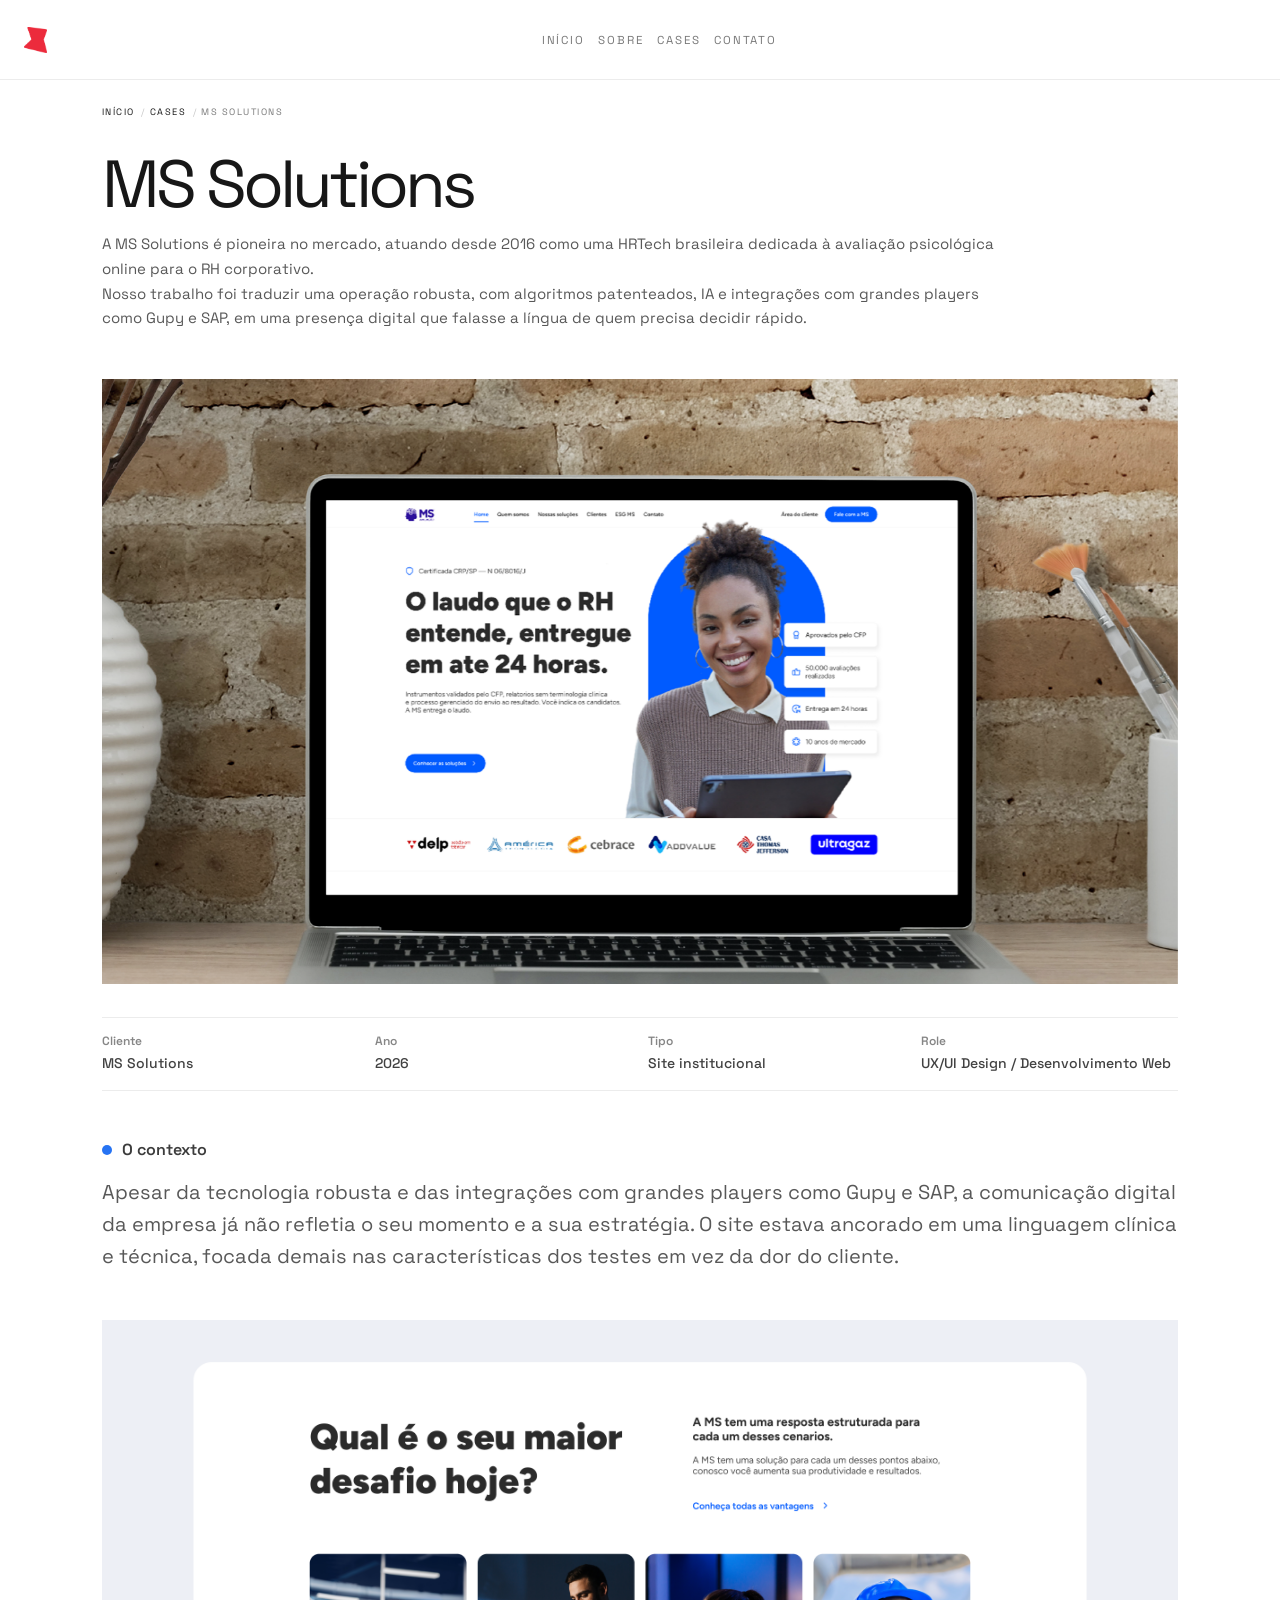
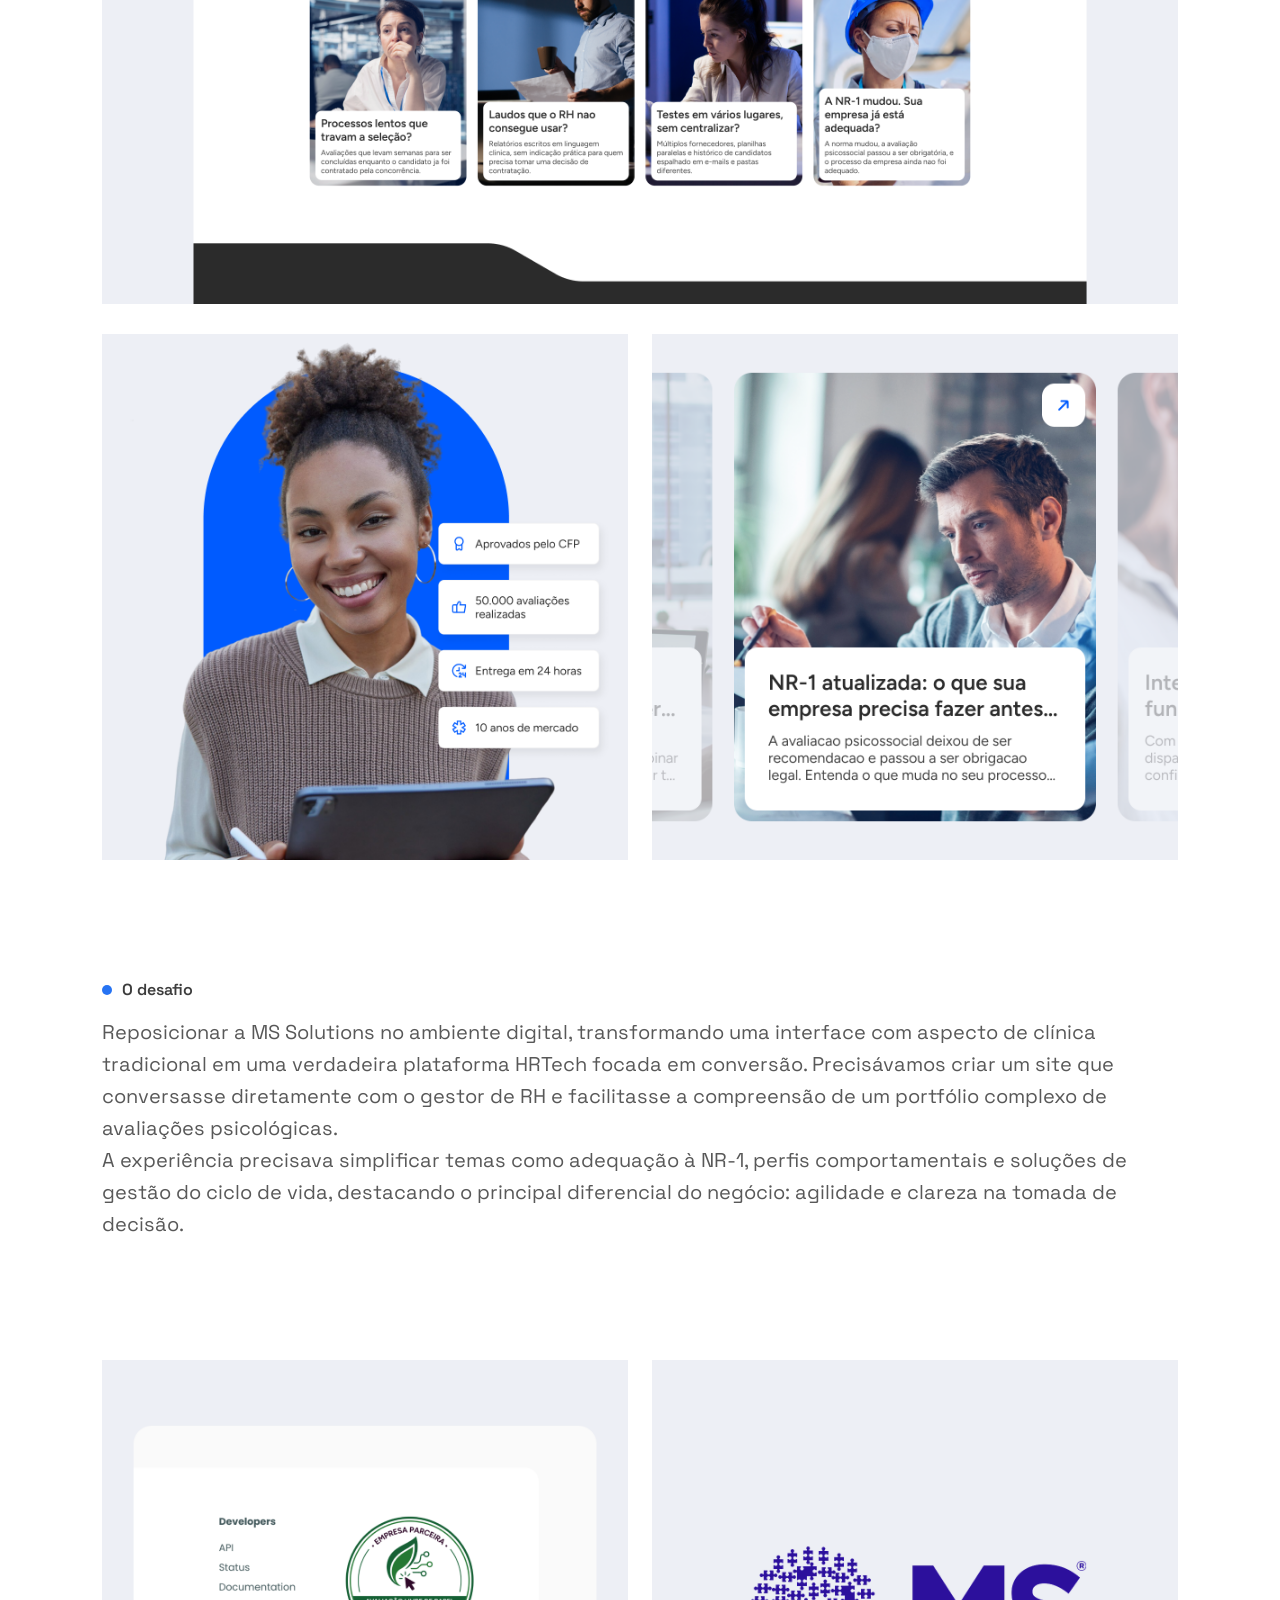
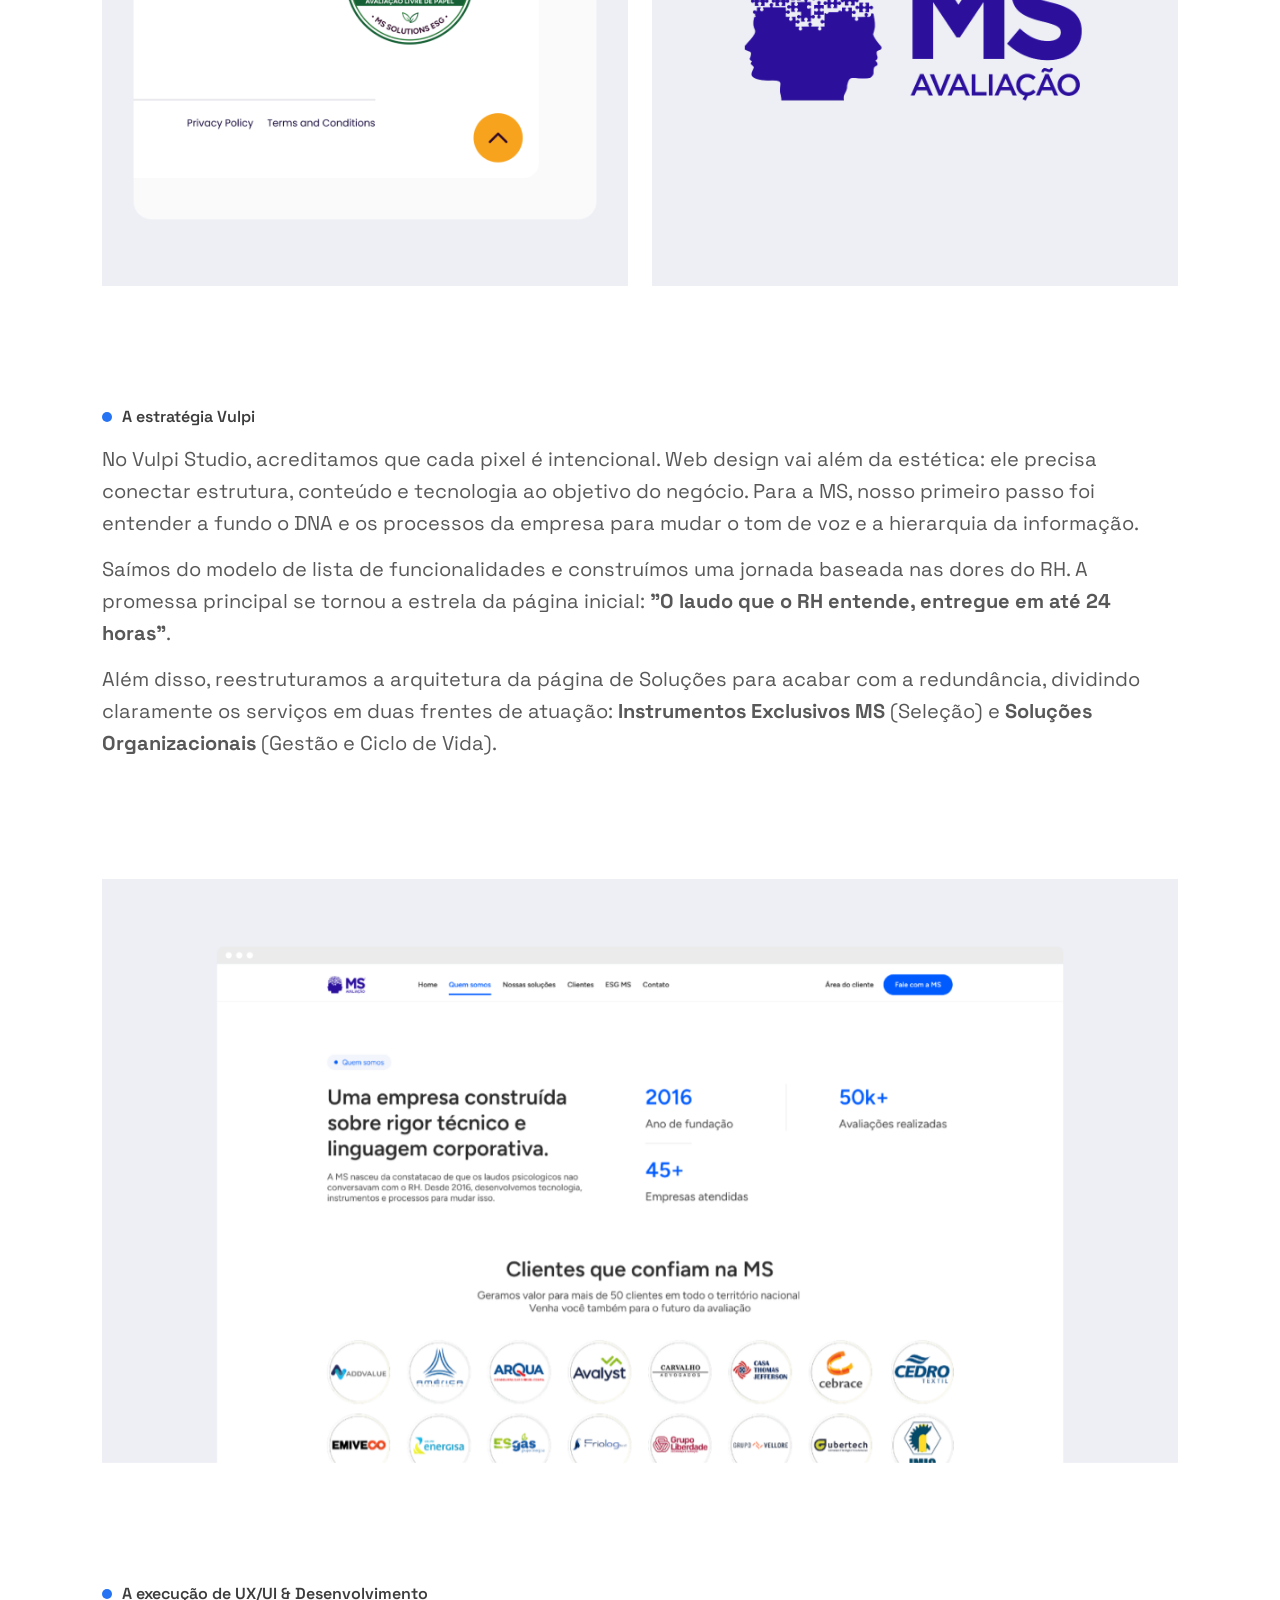
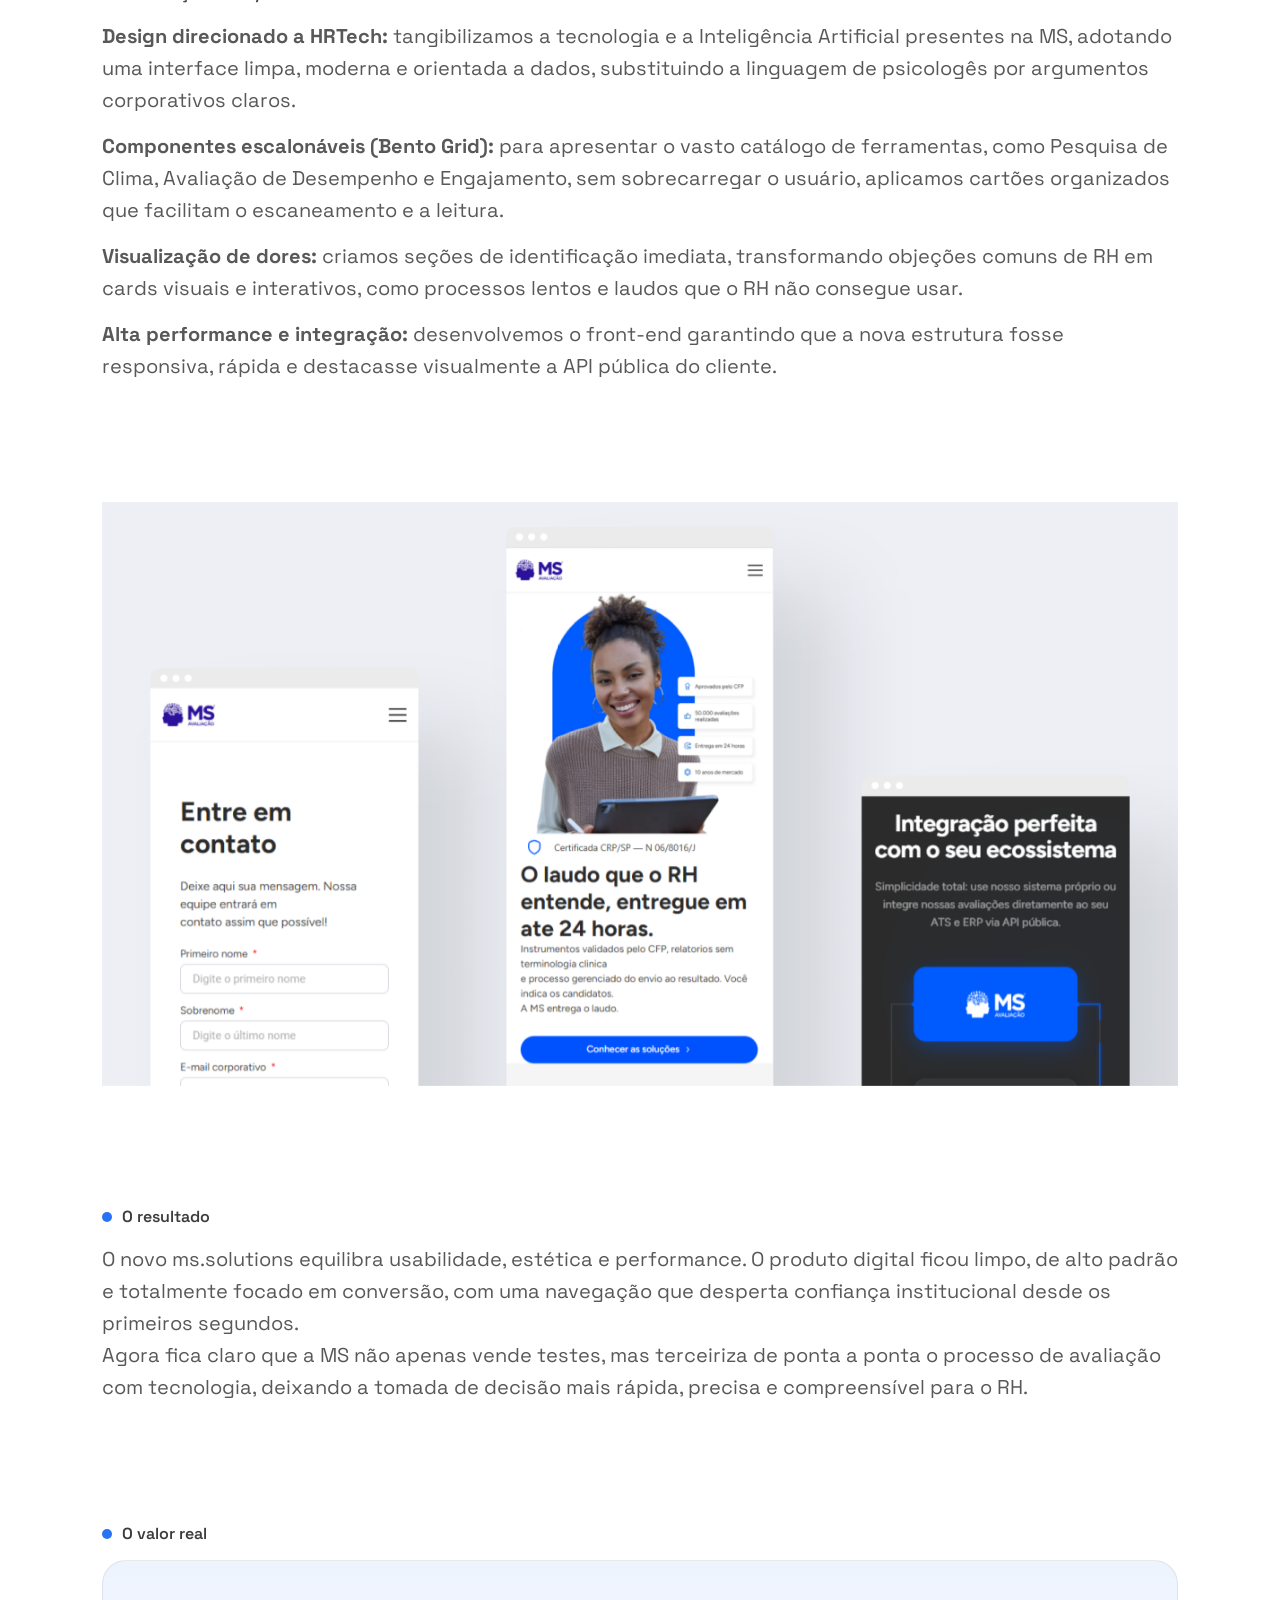
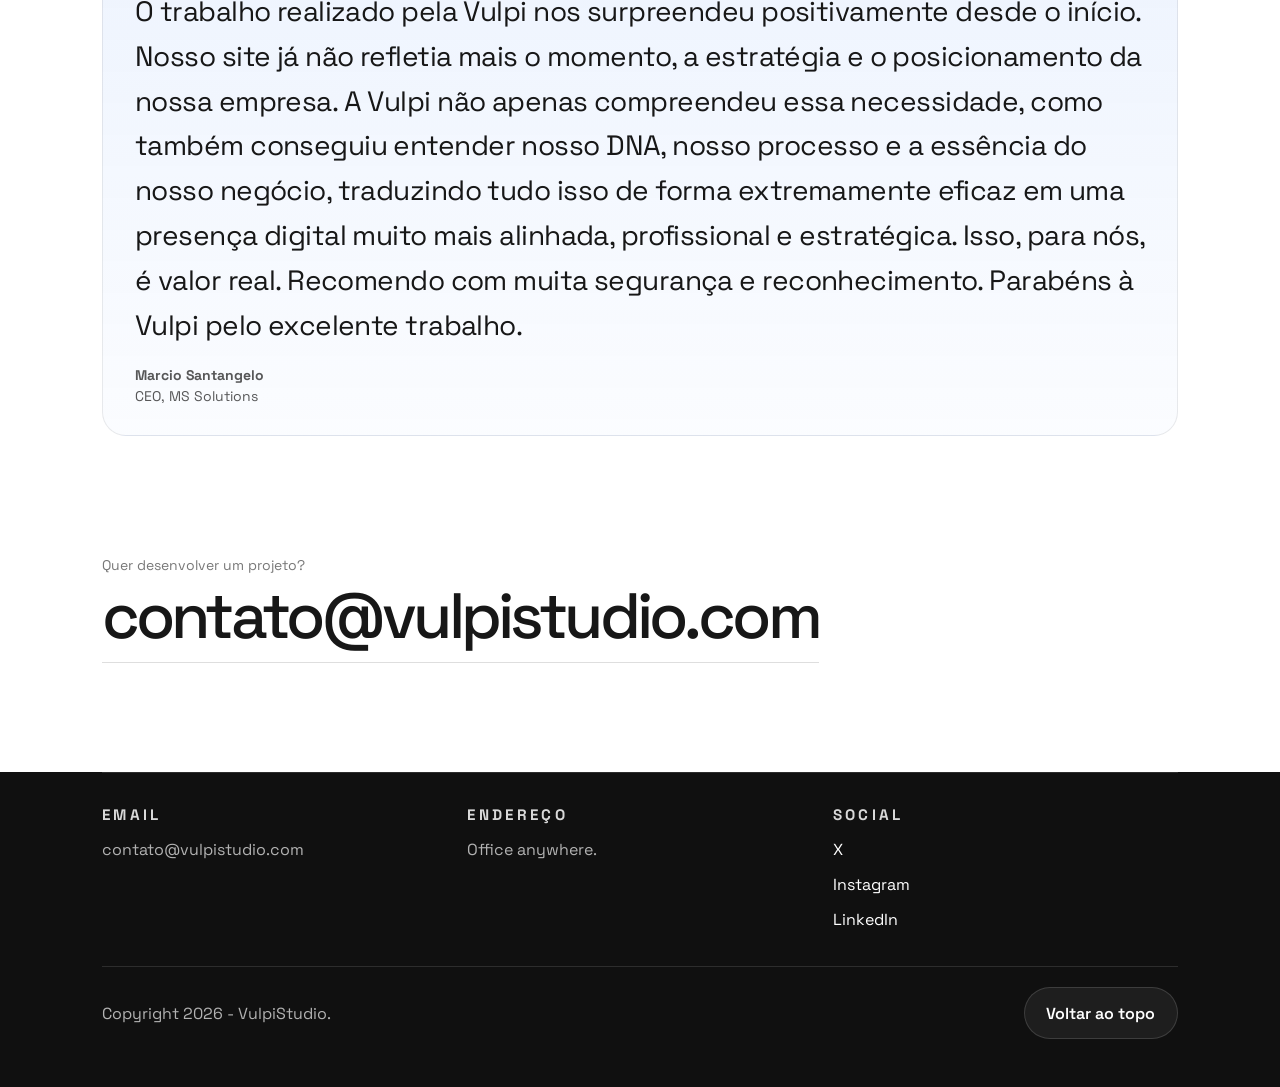
==== commit 996b98d8: "Atualiza case da MS Solutions" ====
--- a/work-details/ms-avaliacao.html
+++ b/work-details/ms-avaliacao.html
@@ -5,7 +5,7 @@
   <meta name="viewport" content="width=device-width, initial-scale=1.0" />
   <meta
     name="description"
-    content="MS Avaliação é um case de site institucional para a primeira HRTech brasileira dedicada à avaliação psicológica online, com foco em clareza, conversão e leitura rápida para o RH."
+    content="MS Solutions é um case de site institucional para uma HRTech brasileira dedicada à avaliação psicológica online, com foco em clareza, conversão e leitura rápida para o RH."
   />
   <meta name="author" content="Vulpi Studio" />
   <meta
@@ -21,33 +21,33 @@
   <meta property="og:locale" content="pt_BR" />
   <meta
     property="og:title"
-    content="MS Avaliação | HRTech de avaliação psicológica com foco em conversão | Vulpi Studio"
+    content="MS Solutions | HRTech de avaliação psicológica com foco em conversão | Vulpi Studio"
   />
   <meta
     property="og:description"
-    content="MS Avaliação é um case de site institucional para a primeira HRTech brasileira dedicada à avaliação psicológica online, com foco em clareza, conversão e leitura rápida para o RH."
+    content="MS Solutions é um case de site institucional para uma HRTech brasileira dedicada à avaliação psicológica online, com foco em clareza, conversão e leitura rápida para o RH."
   />
   <meta property="og:url" content="./ms-avaliacao.html" />
-  <meta property="og:image" content="./ms-avaliacao-images/case01.png" />
+  <meta property="og:image" content="./ms-avaliacao-images/capa.png" />
   <meta
     property="og:image:alt"
-    content="Placeholder do case MS Avaliação."
+    content="Capa do case MS Solutions."
   />
   <meta name="twitter:card" content="summary_large_image" />
   <meta
     name="twitter:title"
-    content="MS Avaliação | HRTech de avaliação psicológica com foco em conversão | Vulpi Studio"
+    content="MS Solutions | HRTech de avaliação psicológica com foco em conversão | Vulpi Studio"
   />
   <meta
     name="twitter:description"
-    content="MS Avaliação é um case de site institucional para a primeira HRTech brasileira dedicada à avaliação psicológica online, com foco em clareza, conversão e leitura rápida para o RH."
-  />
-  <meta name="twitter:image" content="./ms-avaliacao-images/case01.png" />
+    content="MS Solutions é um case de site institucional para uma HRTech brasileira dedicada à avaliação psicológica online, com foco em clareza, conversão e leitura rápida para o RH."
+  />
+  <meta name="twitter:image" content="./ms-avaliacao-images/capa.png" />
   <meta
     name="twitter:image:alt"
-    content="Placeholder do case MS Avaliação."
-  />
-  <title>MS Avaliação | HRTech de avaliação psicológica com foco em conversão | Vulpi Studio</title>
+    content="Capa do case MS Solutions."
+  />
+  <title>MS Solutions | HRTech de avaliação psicológica com foco em conversão | Vulpi Studio</title>
   <script>
     document.documentElement.classList.add("js");
   </script>
@@ -59,7 +59,7 @@
   />
   <link rel="stylesheet" href="./case.css" />
 </head>
-<body class="case-ms-avaliacao" data-page="case" data-case-name="MS Avaliação" data-case-heading="HRTech de avaliação psicológica com foco em conversão">
+<body class="case-ms-avaliacao" data-page="case" data-case-name="MS Solutions" data-case-heading="HRTech de avaliação psicológica com foco em conversão">
   <header class="navbar" data-reveal>
     <a class="brand" href="../index.html#home" aria-label="Início da Vulpi Studio">
       <img src="../images/logo.png" alt="Vulpi Studio" width="152" height="44" />
@@ -78,7 +78,7 @@
       <ol>
         <li><a href="../index.html#home">Início</a></li>
         <li><a href="../index.html#works">Cases</a></li>
-        <li aria-current="page" data-case-breadcrumb>MS Avaliação</li>
+        <li aria-current="page" data-case-breadcrumb>MS Solutions</li>
       </ol>
     </nav>
   </div>
@@ -89,10 +89,10 @@
         <div class="hero-copy-grid">
           <div class="hero-copy reveal">
             <span class="visually-hidden" aria-hidden="true" data-case-title>HRTech de avaliação psicológica com foco em conversão</span>
-            <h1 id="case-title">MS Avaliação</h1>
+            <h1 id="case-title">MS Solutions</h1>
             <div class="hero-description">
               <p>
-                A MS Avaliação é pioneira no mercado, atuando desde 2016 como a primeira HRTech do Brasil dedicada à avaliação psicológica online para o RH corporativo.
+                A MS Solutions é pioneira no mercado, atuando desde 2016 como uma HRTech brasileira dedicada à avaliação psicológica online para o RH corporativo.
               </p>
               <p>
                 Nosso trabalho foi traduzir uma operação robusta, com algoritmos patenteados, IA e integrações com grandes players como Gupy e SAP, em uma presença digital que falasse a língua de quem precisa decidir rápido.
@@ -104,8 +104,8 @@
 
       <div class="reveal case-first-image">
         <img
-          src="./ms-avaliacao-images/case01.png"
-          alt="Capa do case MS Avaliação."
+          src="./ms-avaliacao-images/capa.png"
+          alt="Capa do case MS Solutions."
           loading="lazy"
           decoding="async"
           class="media-load"
@@ -115,7 +115,7 @@
       <dl class="case-info-row reveal" aria-label="Informações do projeto">
         <div class="case-info-item">
           <dt>Cliente</dt>
-          <dd>MS Avaliação &amp; MS Solutions</dd>
+          <dd>MS Solutions</dd>
         </div>
 
         <div class="case-info-item">
@@ -147,7 +147,7 @@
         <figure class="case-image-main">
           <img
             src="./ms-avaliacao-images/case02.png"
-            alt="Tela principal da seção de imagens do case MS Avaliação."
+            alt="Tela principal da seção de imagens do case MS Solutions."
             loading="lazy"
             decoding="async"
             class="media-load"
@@ -158,7 +158,7 @@
           <figure class="case-image-card">
             <img
               src="./ms-avaliacao-images/case03.png"
-              alt="Detalhe complementar da seção de imagens do case MS Avaliação."
+              alt="Detalhe complementar da seção de imagens do case MS Solutions."
               loading="lazy"
               decoding="async"
               class="media-load"
@@ -168,7 +168,7 @@
           <figure class="case-image-card">
             <img
               src="./ms-avaliacao-images/case04.png"
-              alt="Outra variação da seção de imagens do case MS Avaliação."
+              alt="Outra variação da seção de imagens do case MS Solutions."
               loading="lazy"
               decoding="async"
               class="media-load"
@@ -181,7 +181,7 @@
         <h2 id="desafio-title" class="section-label">O desafio</h2>
         <div class="case-challenge-copy">
           <p>
-            Reposicionar a MS Avaliação no ambiente digital, transformando uma interface com aspecto de clínica tradicional em uma verdadeira plataforma HRTech focada em conversão. Precisávamos criar um site que conversasse diretamente com o gestor de RH e facilitasse a compreensão de um portfólio complexo de avaliações psicológicas.
+            Reposicionar a MS Solutions no ambiente digital, transformando uma interface com aspecto de clínica tradicional em uma verdadeira plataforma HRTech focada em conversão. Precisávamos criar um site que conversasse diretamente com o gestor de RH e facilitasse a compreensão de um portfólio complexo de avaliações psicológicas.
           </p>
 
           <p>
@@ -195,7 +195,7 @@
           <figure class="case-image-card">
             <img
               src="./ms-avaliacao-images/case05.png"
-              alt="Interface desenvolvida para a MS Avaliação."
+              alt="Interface desenvolvida para a MS Solutions."
               loading="lazy"
               decoding="async"
               class="media-load"
@@ -205,7 +205,7 @@
           <figure class="case-image-card">
             <img
               src="./ms-avaliacao-images/case06.png"
-              alt="Detalhe da experiência digital da MS Avaliação."
+              alt="Detalhe da experiência digital da MS Solutions."
               loading="lazy"
               decoding="async"
               class="media-load"
@@ -235,7 +235,7 @@
         <figure class="case-implementation-image">
           <img
             src="./ms-avaliacao-images/case07.png"
-            alt="Execução de UX/UI do novo site da MS Avaliação."
+            alt="Execução de UX/UI do novo site da MS Solutions."
             loading="lazy"
             decoding="async"
             class="media-load"
@@ -268,7 +268,7 @@
         <figure class="case-results-image">
           <img
             src="./ms-avaliacao-images/case08.png"
-            alt="Resultado final do novo site da MS Avaliação."
+            alt="Resultado final do novo site da MS Solutions."
             loading="lazy"
             decoding="async"
             class="media-load"
@@ -297,7 +297,7 @@
           </blockquote>
           <cite>
             <strong>Marcio Santangelo</strong><br />
-            CEO, MS Avaliação &amp; MS Solutions
+            CEO, MS Solutions
           </cite>
         </div>
       </section>
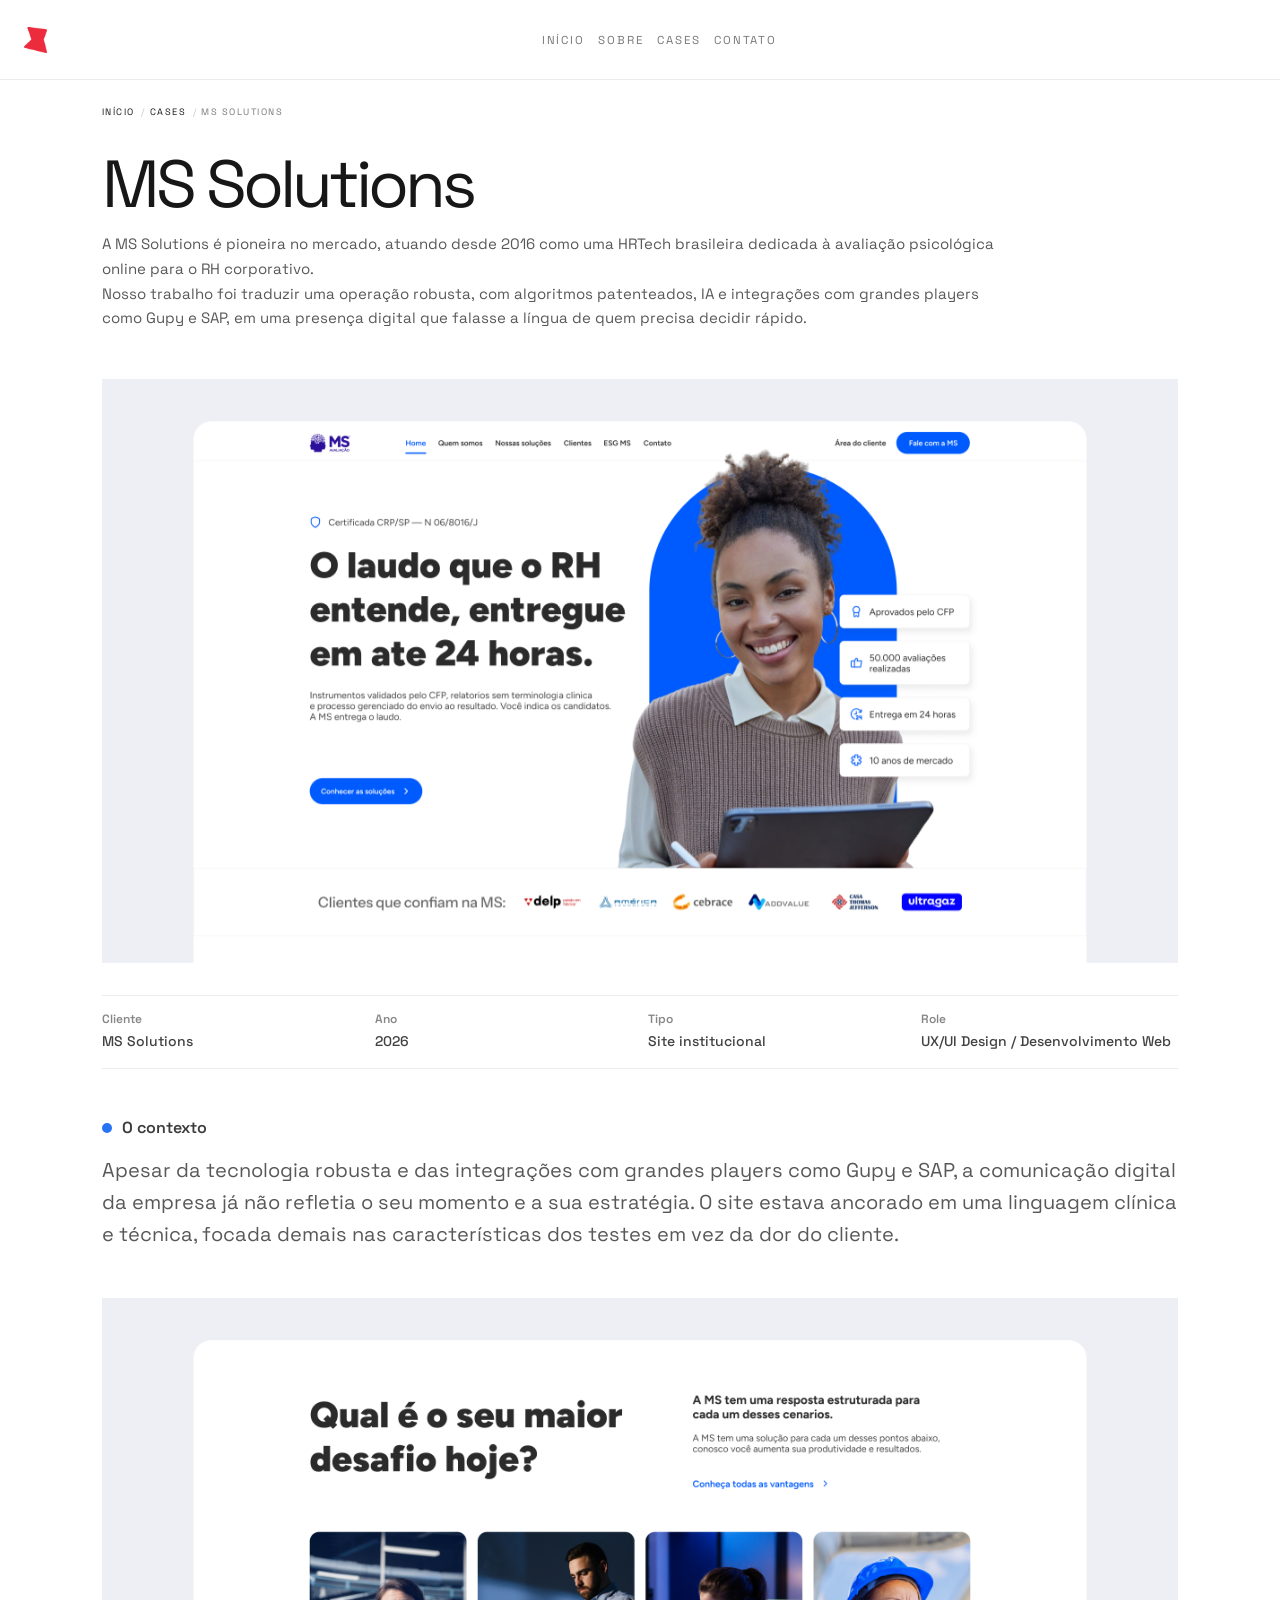
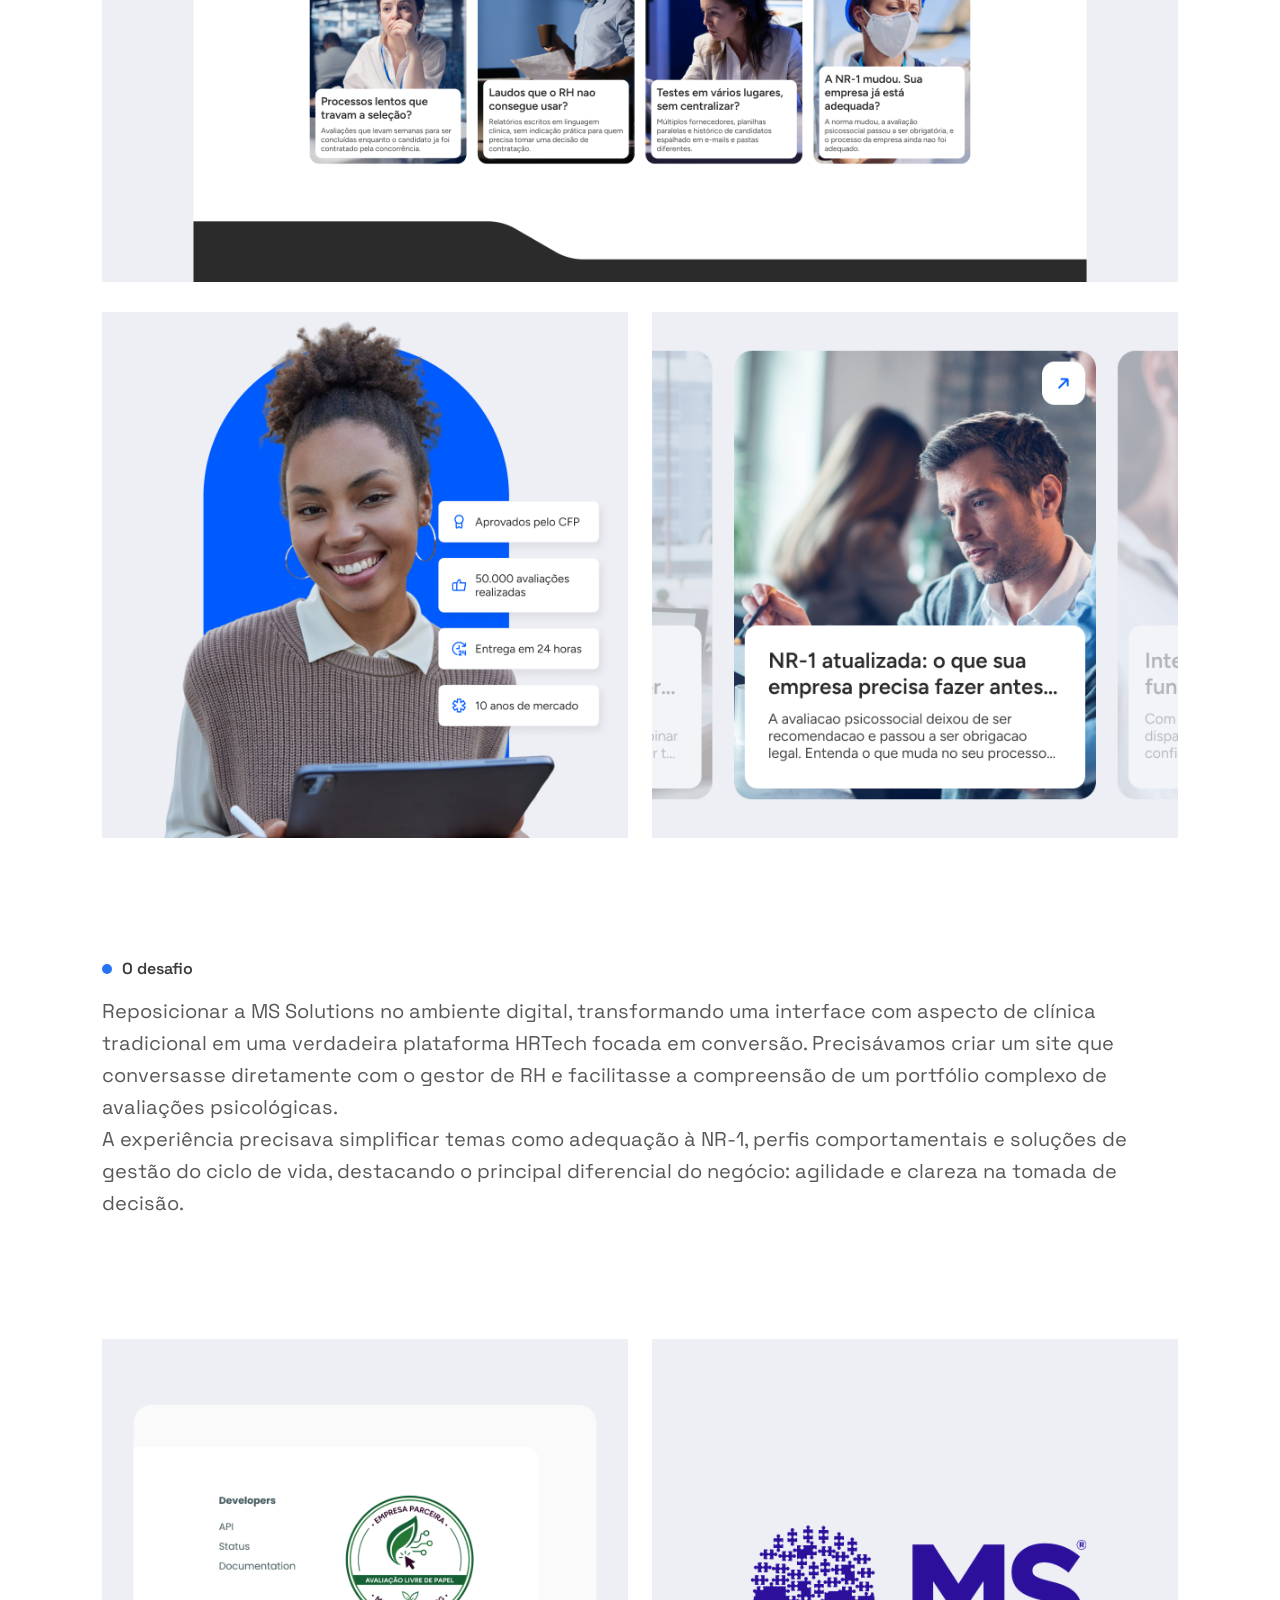
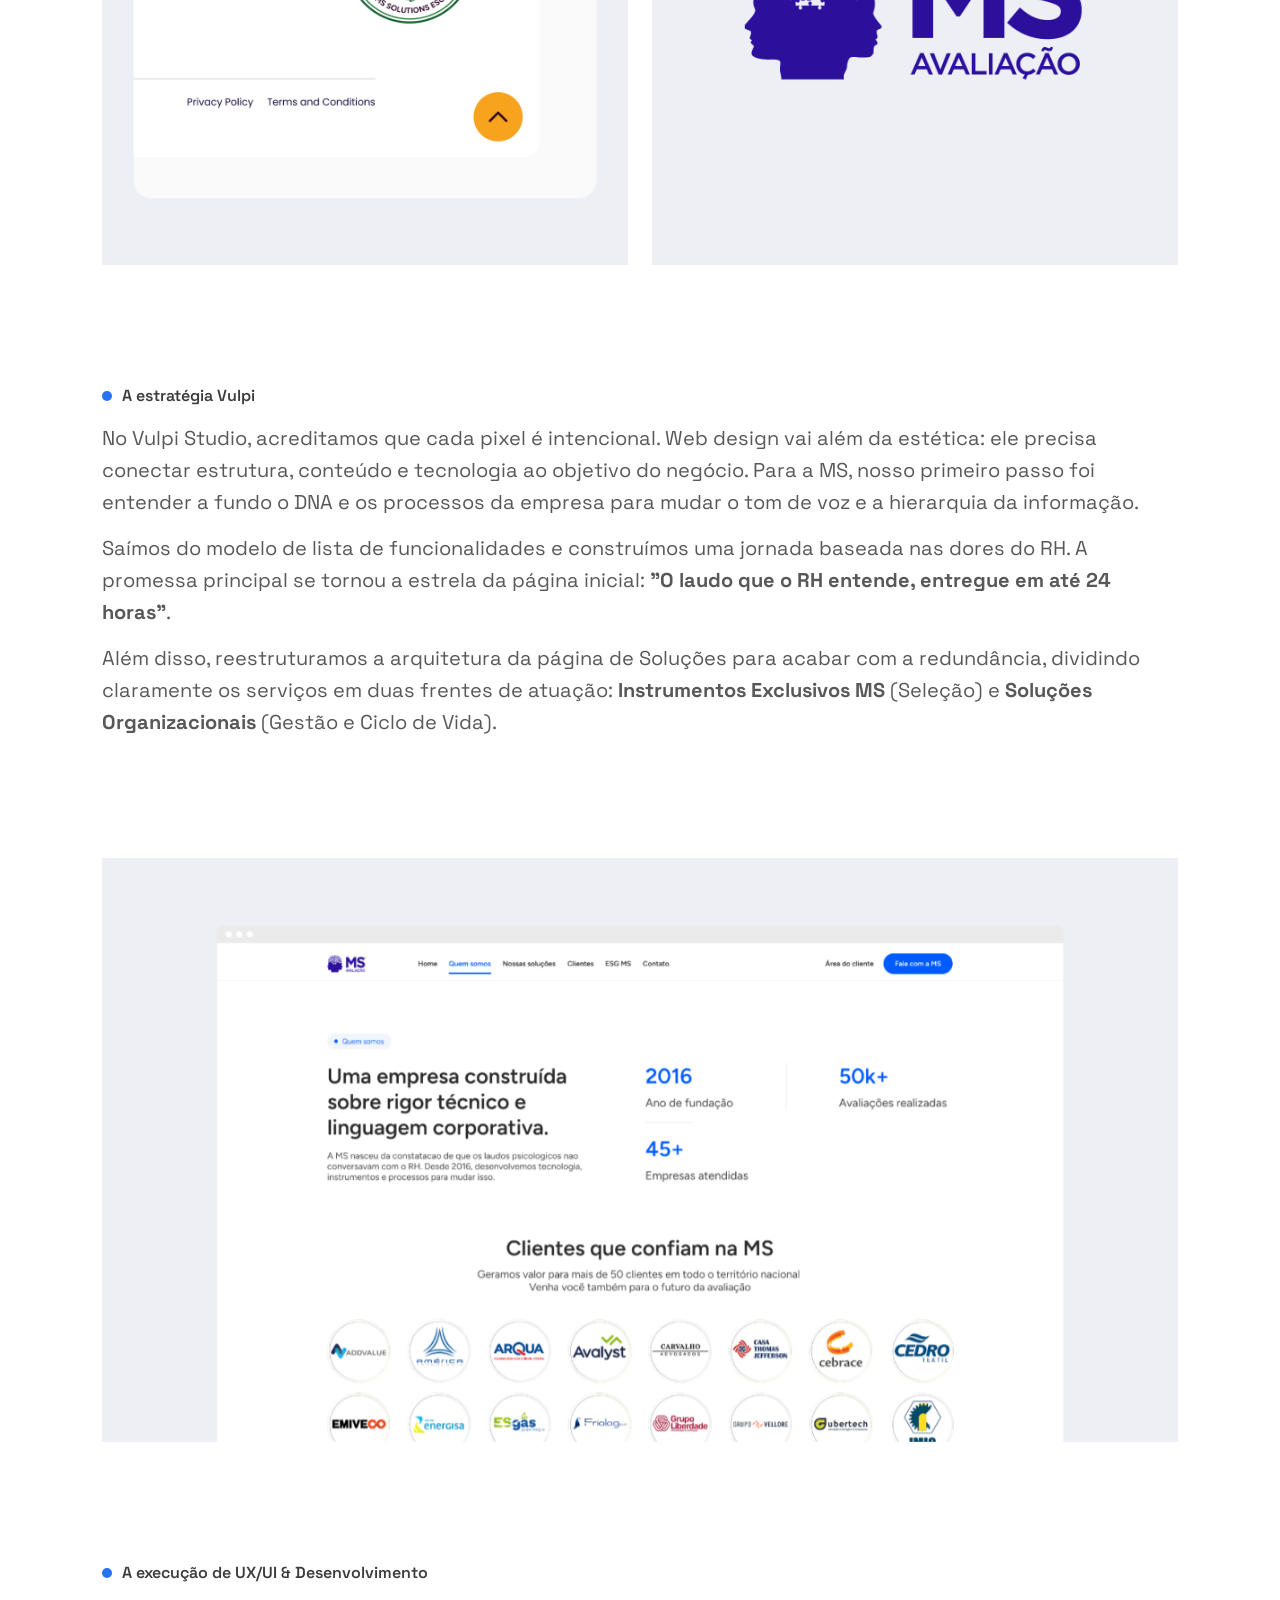
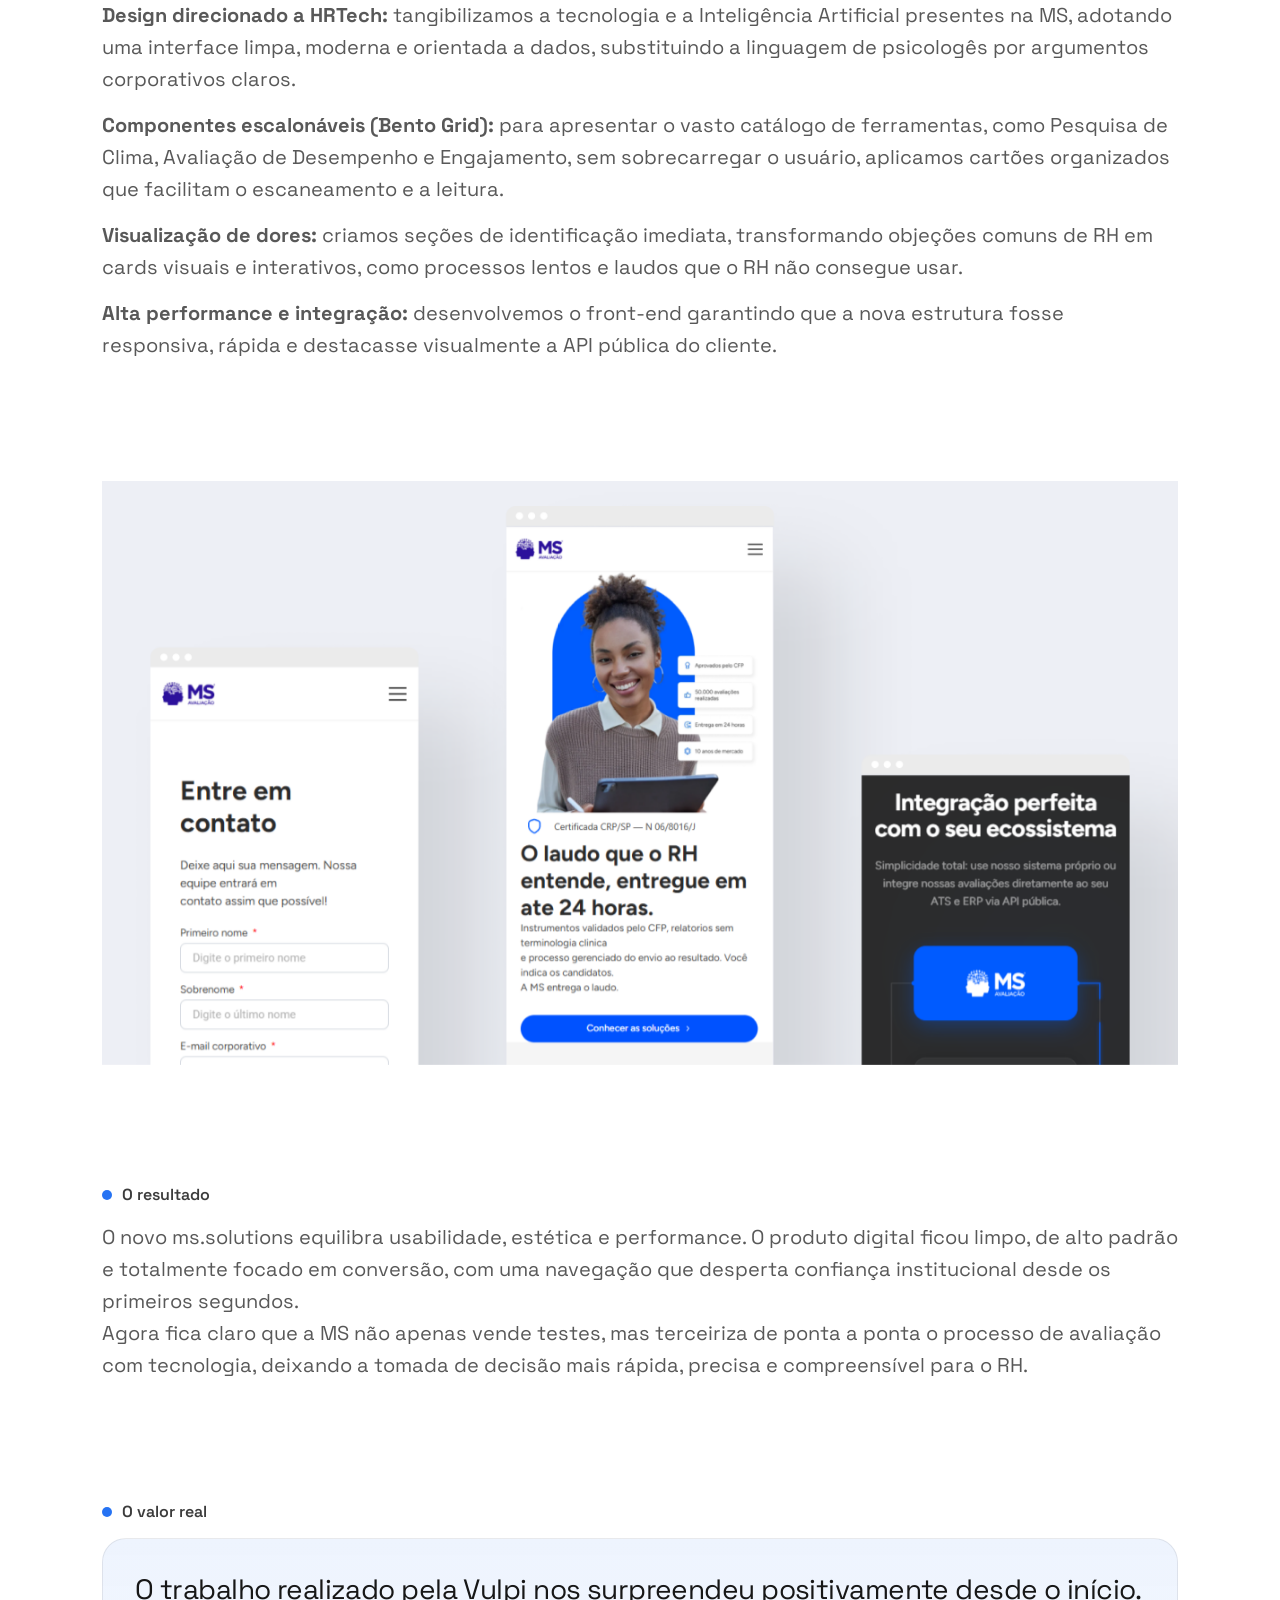
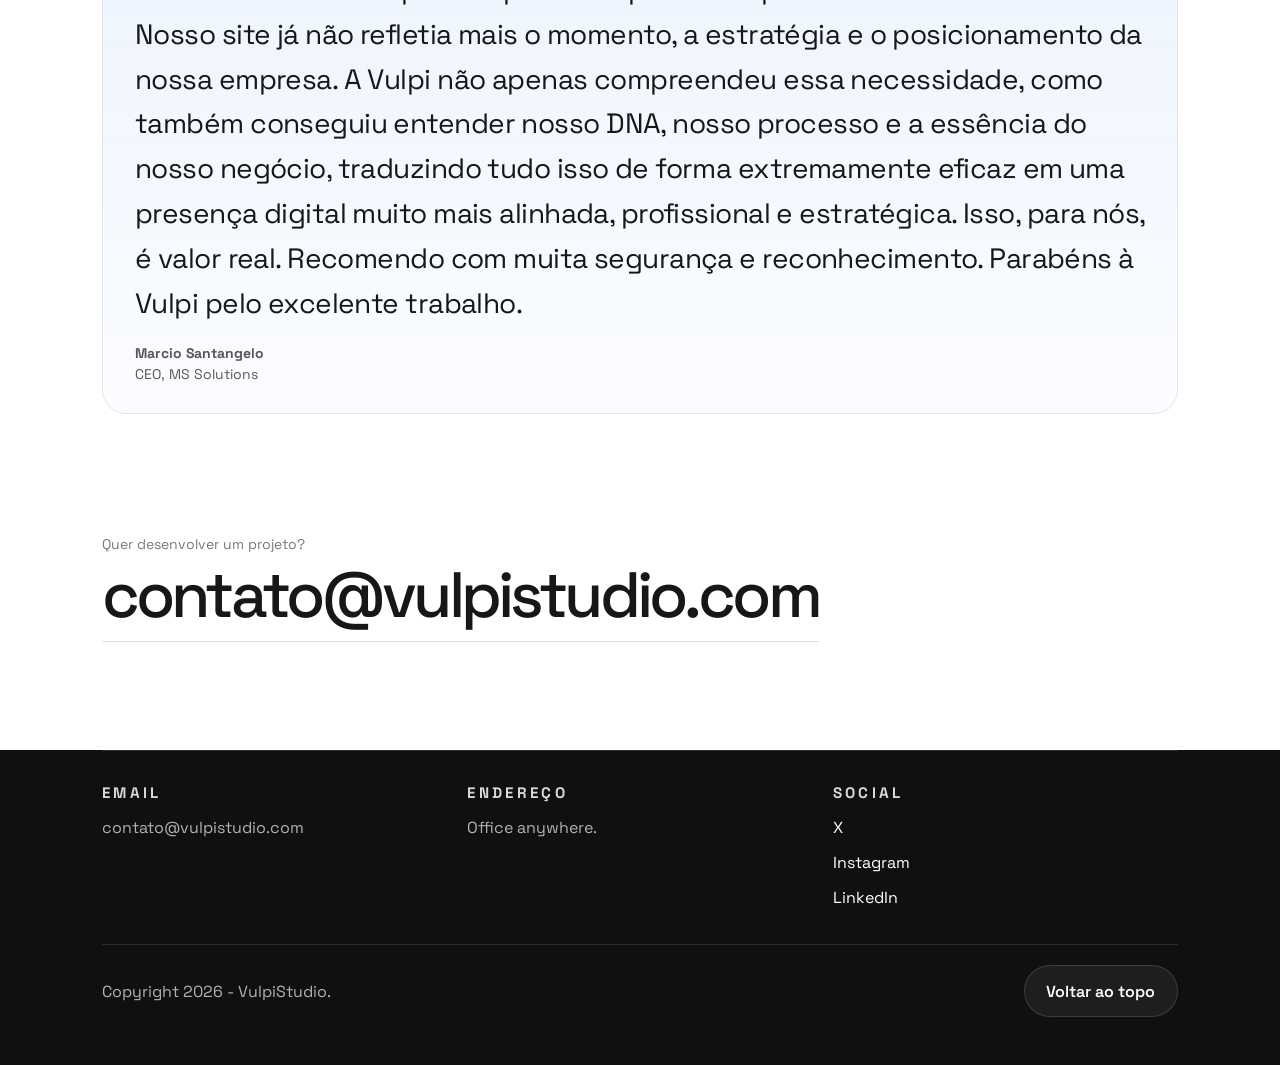
==== commit 4e221c64: "Ajusta capa do case MS Solutions" ====
--- a/work-details/ms-avaliacao.html
+++ b/work-details/ms-avaliacao.html
@@ -104,8 +104,8 @@
 
       <div class="reveal case-first-image">
         <img
-          src="./ms-avaliacao-images/capa.png"
-          alt="Capa do case MS Solutions."
+          src="./ms-avaliacao-images/case01.png"
+          alt="Primeira imagem do case MS Solutions."
           loading="lazy"
           decoding="async"
           class="media-load"
